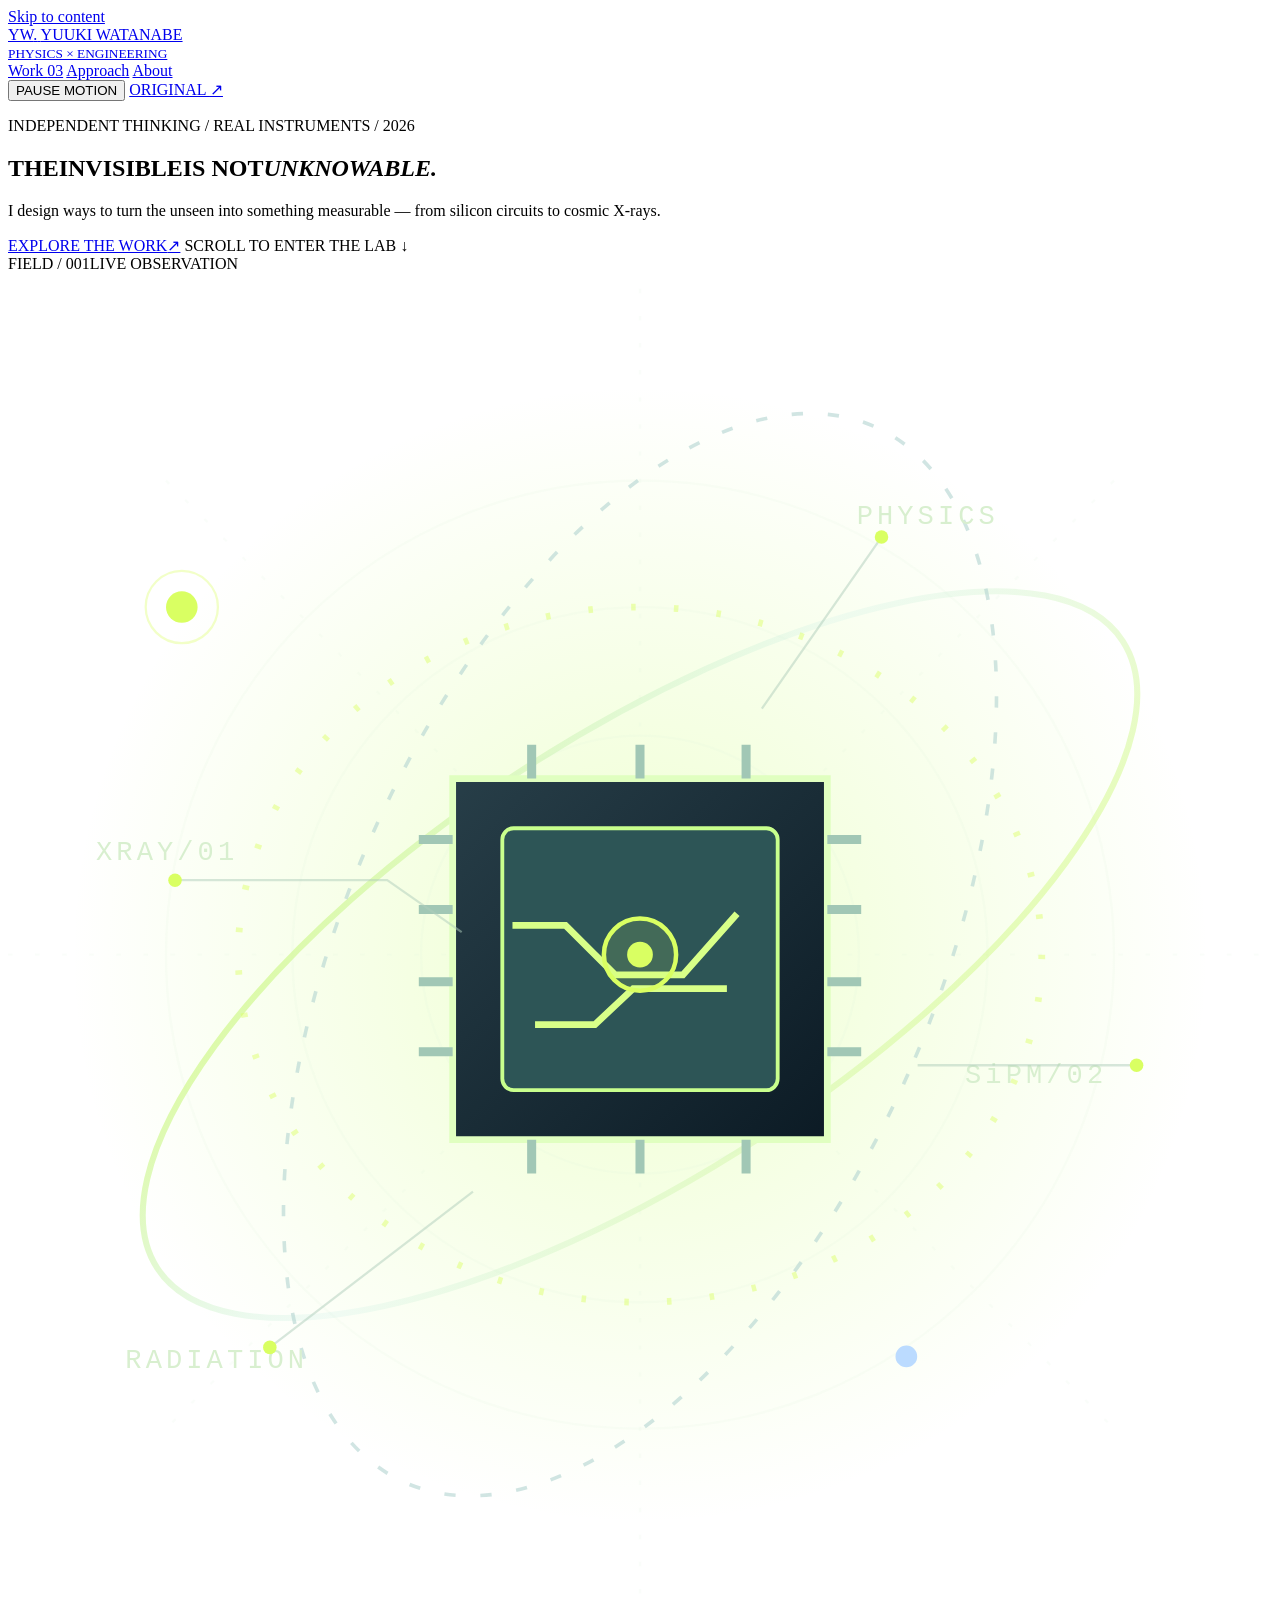
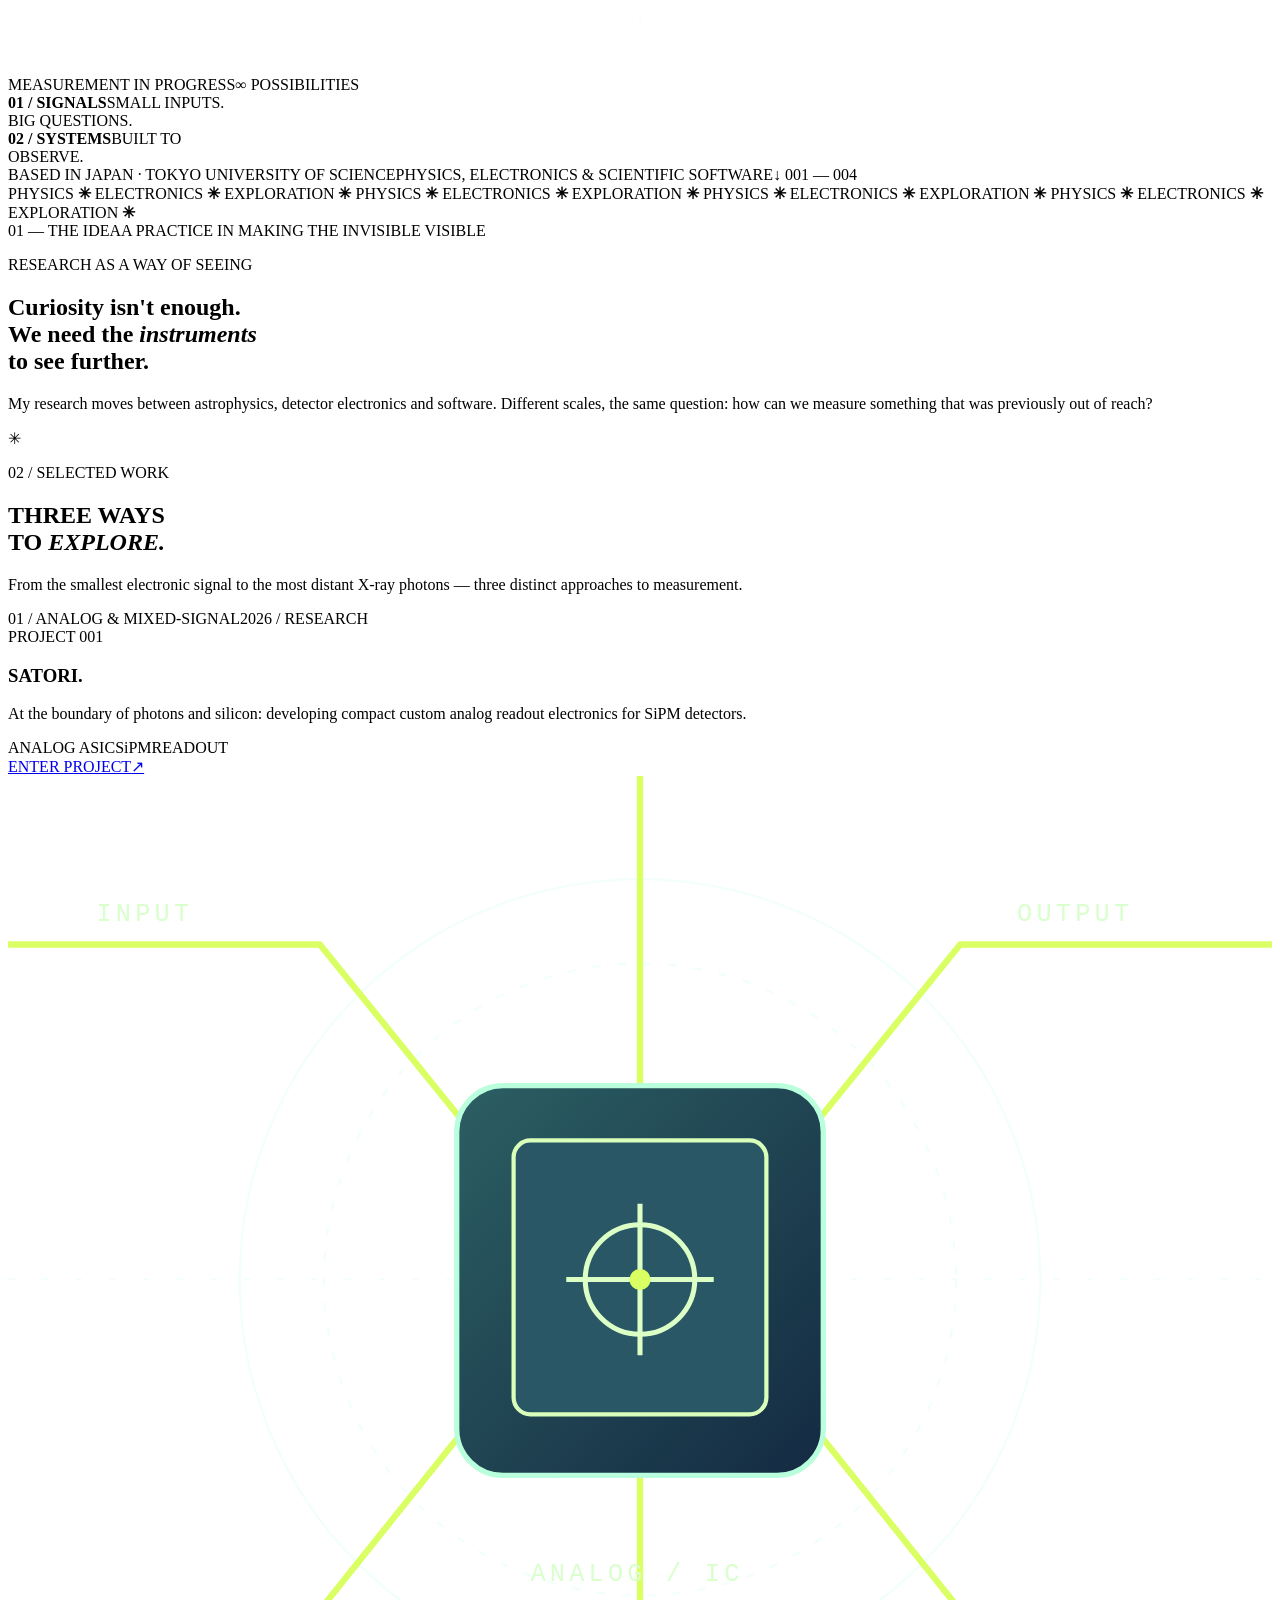
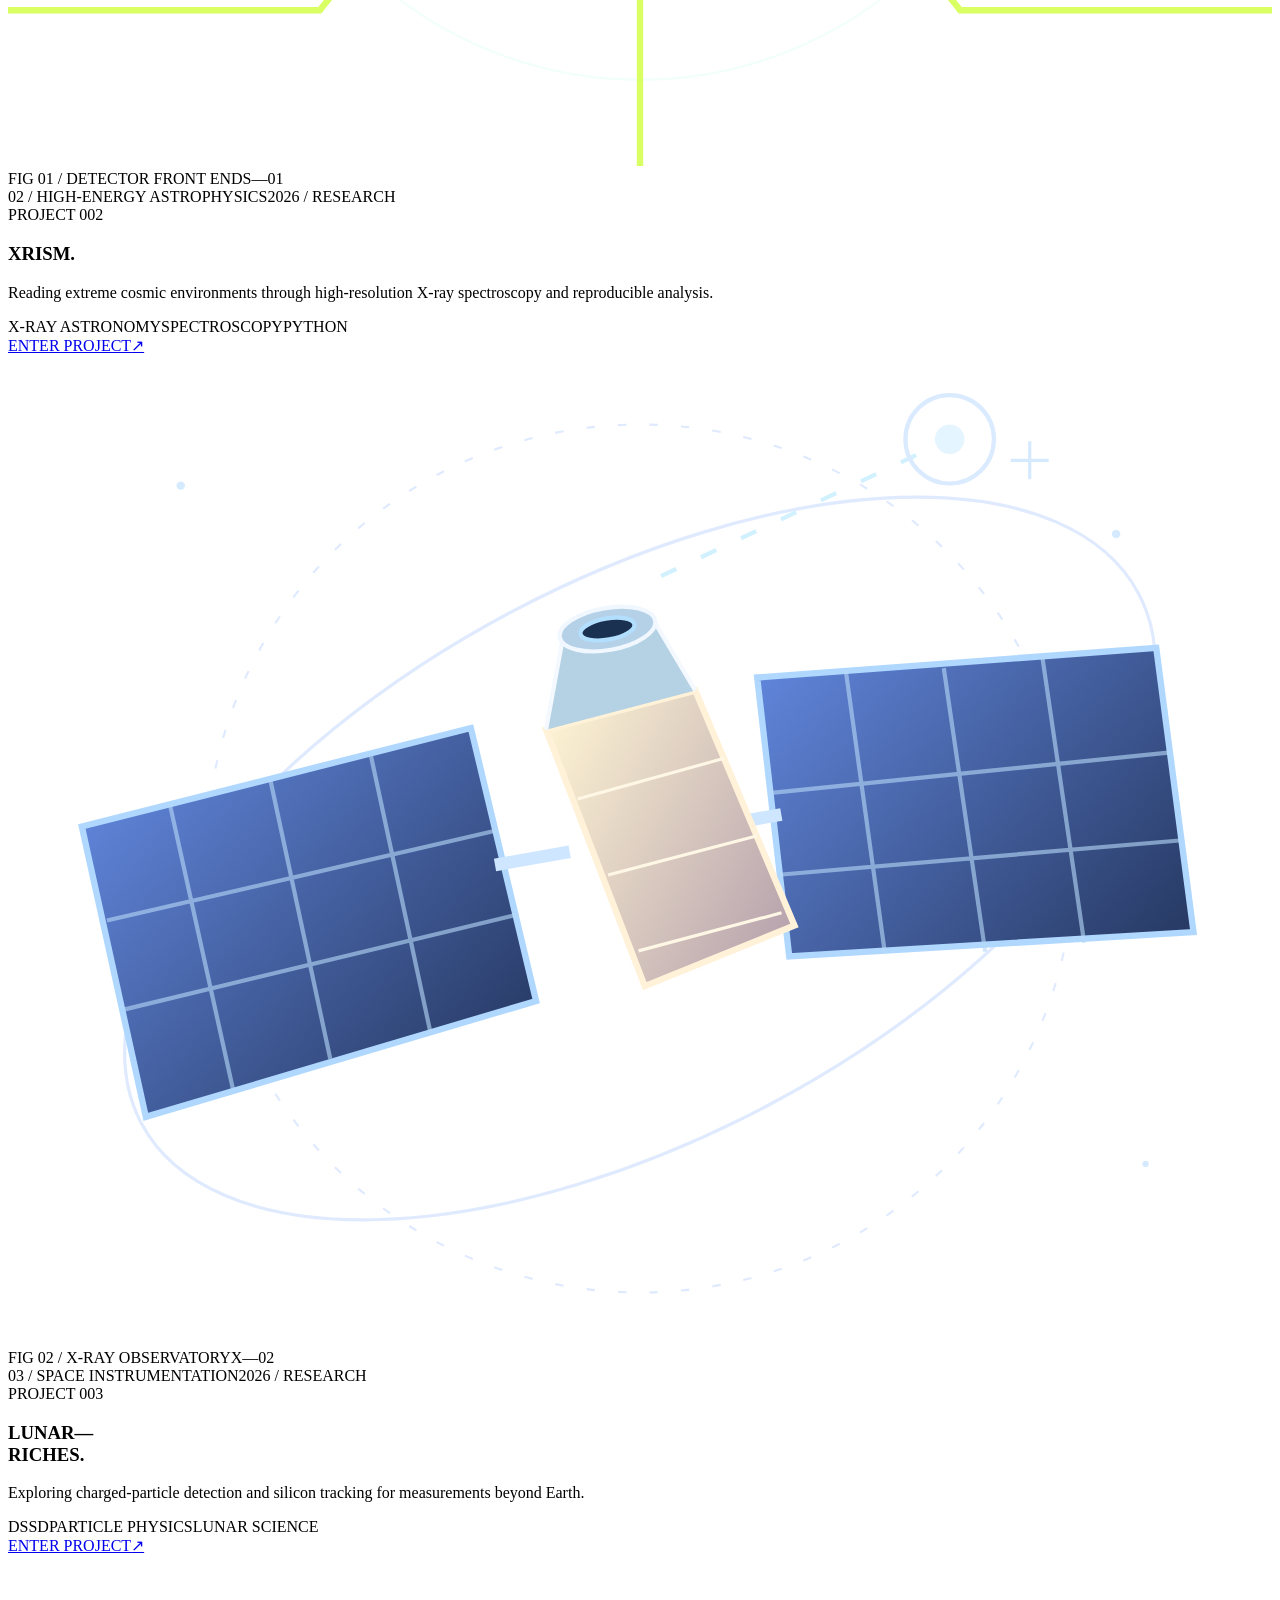
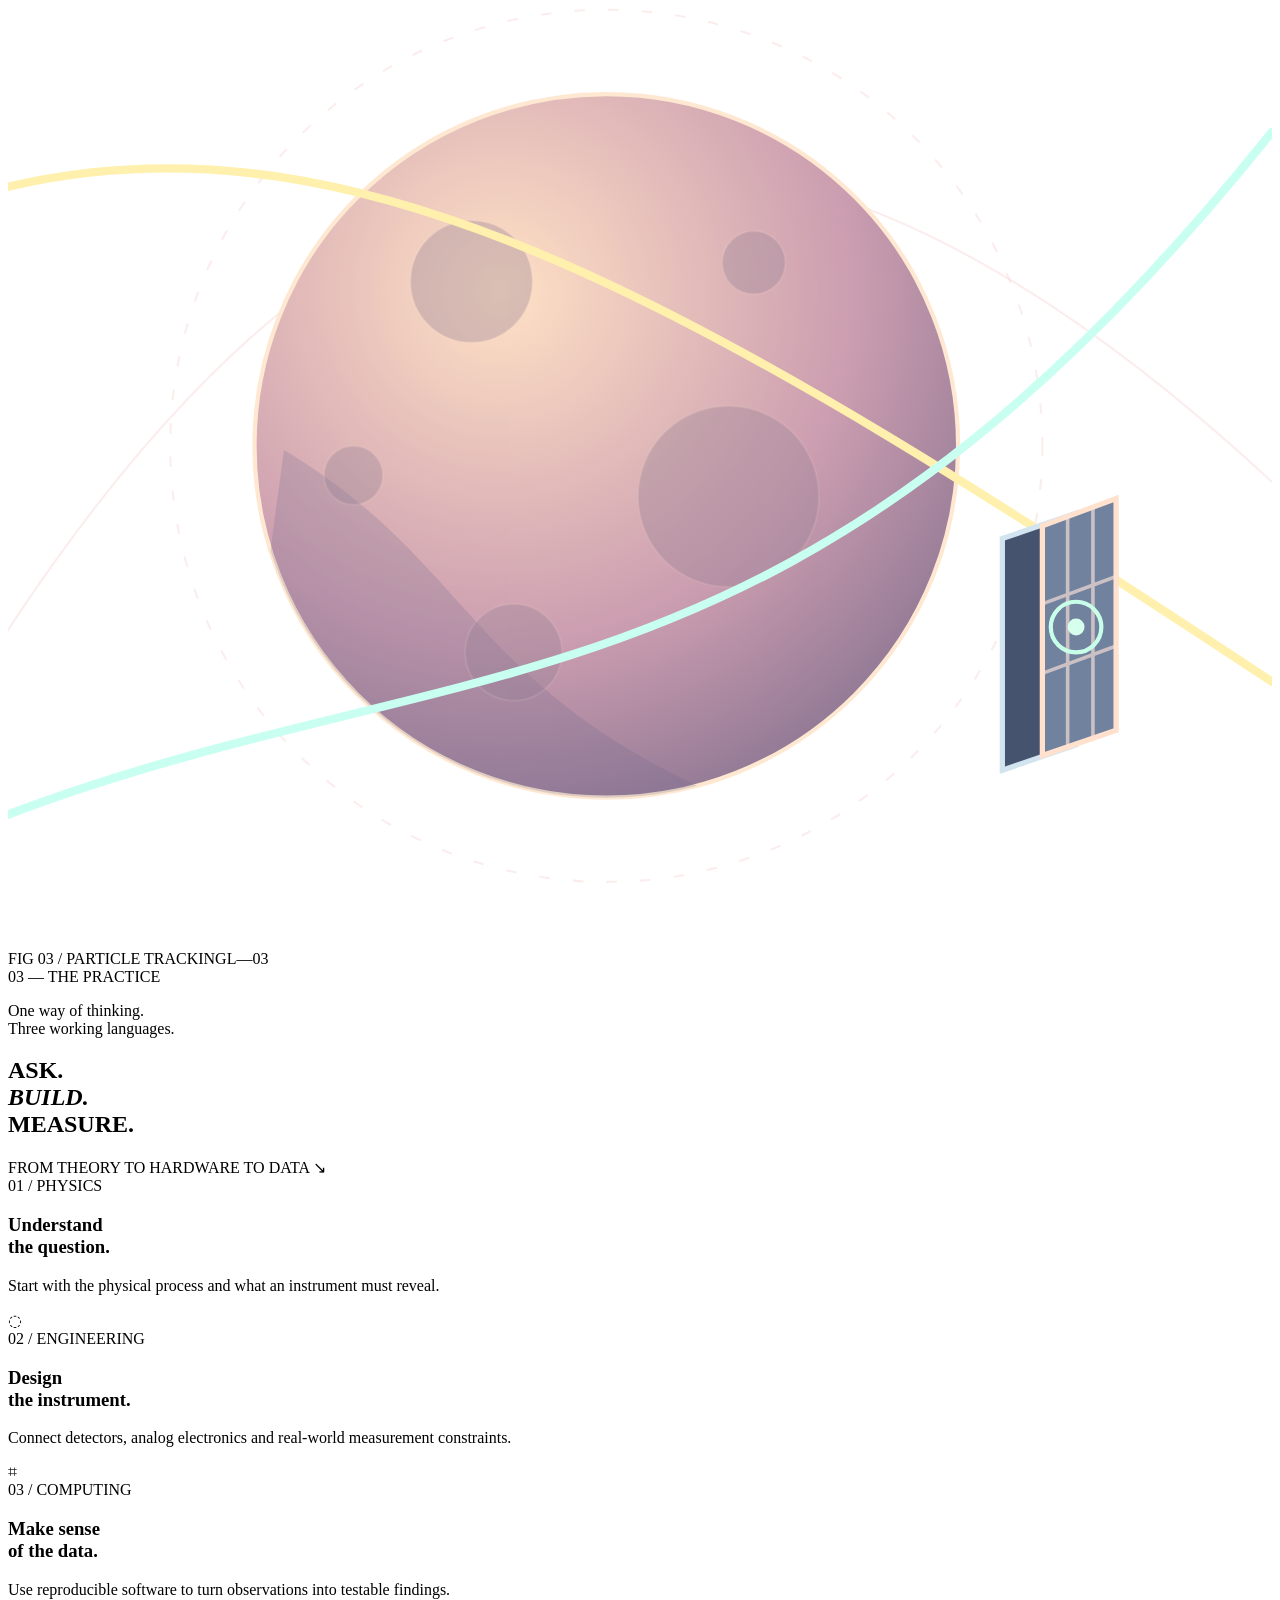
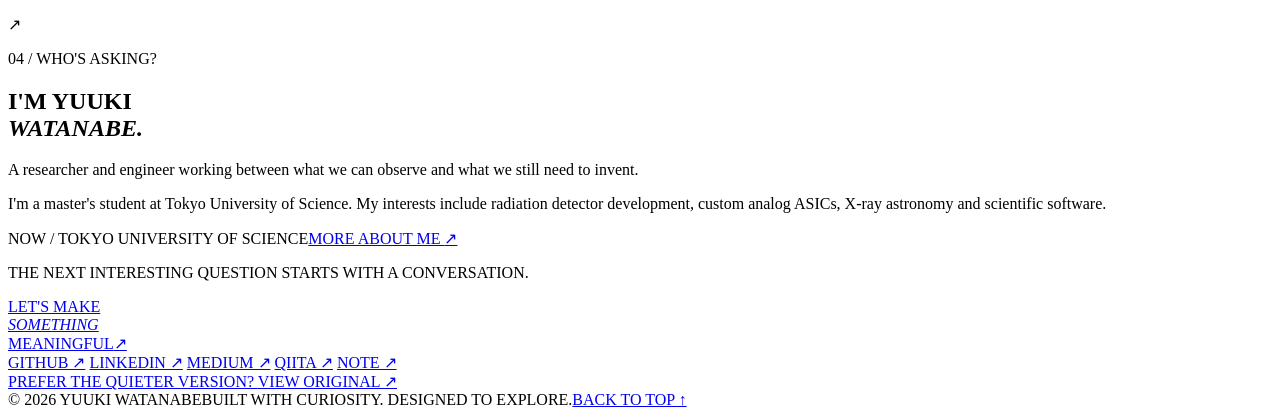
==== bold.html @ 9fdfdd87 "Build experimental editorial portfolio as standalone alternate homepage" ====
<!doctype html>
<html lang="en">
<head>
  <meta charset="utf-8">
  <meta name="viewport" content="width=device-width, initial-scale=1">
  <meta name="theme-color" content="#e8ecdf">
  <meta name="description" content="Yuuki Watanabe — research at the edge of physics, detector electronics and scientific computing. An experimental portfolio.">
  <meta property="og:title" content="Yuuki Watanabe — The Invisible Is Not Unknowable">
  <meta property="og:description" content="Physics. Electronics. Exploration. An experimental research portfolio.">
  <meta property="og:type" content="website">
  <meta property="og:url" content="https://y-watanabe11.github.io/bold.html">
  <link rel="canonical" href="https://y-watanabe11.github.io/bold.html">
  <link rel="preconnect" href="https://fonts.googleapis.com">
  <link rel="preconnect" href="https://fonts.gstatic.com" crossorigin>
  <link href="https://fonts.googleapis.com/css2?family=DM+Sans:wght@400;500;600;700&family=Space+Grotesk:wght@400;500;600;700&family=Instrument+Serif:ital@0;1&display=swap" rel="stylesheet">
  <link rel="stylesheet" href="bold.css">
  <script src="bold.js" defer></script>
  <title>Yuuki Watanabe — Experimental Research Portfolio</title>
</head>
<body>
  <a class="skip-link" href="#main">Skip to content</a>
  <div class="scroll-progress" aria-hidden="true"></div>
  <header class="site-nav" id="top">
    <div class="nav-inner">
      <a href="#top" class="brand" aria-label="Yuuki Watanabe, back to top">
        <span class="brand-square">YW<span>.</span></span>
        <span class="brand-label">YUUKI WATANABE<br><small>PHYSICS × ENGINEERING</small></span>
      </a>
      <nav class="nav-links" aria-label="Primary navigation">
        <a href="#work">Work <span>03</span></a>
        <a href="#approach">Approach</a>
        <a href="#about">About</a>
      </nav>
      <div class="nav-actions">
        <button class="motion-switch" type="button" aria-pressed="false" aria-label="Pause decorative animation"><span class="motion-switch-led" aria-hidden="true"></span><span class="motion-switch-label">PAUSE MOTION</span></button>
        <a class="nav-back" href="index.html" aria-label="Open original site">ORIGINAL <span aria-hidden="true">↗</span></a>
      </div>
    </div>
  </header>

  <main id="main">
    <section class="hero" id="home" aria-labelledby="hero-title">
      <div class="hero-grid-lines" aria-hidden="true"></div>
      <div class="hero-main container-wide">
        <div class="hero-copy">
          <p class="overline"><span class="overline-dot"></span> INDEPENDENT THINKING / REAL INSTRUMENTS / 2026</p>
          <h1 id="hero-title"><span>THE</span><span class="outlined">INVISIBLE</span><span>IS NOT</span><span class="hero-last"><em>UNKNOWABLE.</em></span></h1>
          <p class="hero-intro">I design ways to turn the unseen into something measurable — from silicon circuits to cosmic X-rays.</p>
          <div class="hero-cta">
            <a class="pill-link pill-dark" href="#work"><span>EXPLORE THE WORK</span><span class="pill-arrow" aria-hidden="true">↗</span></a>
            <span class="hero-cue">SCROLL TO ENTER THE LAB <span aria-hidden="true">↓</span></span>
          </div>
        </div>
        <div class="hero-visual-wrap">
          <div class="hero-visual" role="img" aria-label="Abstract interactive scientific instrument surrounded by elliptical orbits, particle signals and measurement rings">
            <span class="visual-topline"><span>FIELD / 001</span><span class="visual-dot"></span><span>LIVE OBSERVATION</span></span>
            <svg viewBox="0 0 560 620" class="hero-art" xmlns="http://www.w3.org/2000/svg" aria-hidden="true" focusable="false">
              <defs>
                <radialGradient id="bold-glow"><stop offset="0" stop-color="#caff6b" stop-opacity=".32"/><stop offset="1" stop-color="#caff6b" stop-opacity="0"/></radialGradient>
                <linearGradient id="bold-chip" x1="0" y1="0" x2="1" y2="1"><stop stop-color="#273e48"/><stop offset="1" stop-color="#0c1b25"/></linearGradient>
                <linearGradient id="bold-ring" x1="0" y1="0" x2="1" y2="1"><stop stop-color="#d9ff62" stop-opacity=".95"/><stop offset=".45" stop-color="#bdeae4" stop-opacity=".18"/><stop offset="1" stop-color="#d9ff62" stop-opacity=".64"/></linearGradient>
              </defs>
              <circle cx="280" cy="302" r="252" fill="url(#bold-glow)"/>
              <g fill="none" stroke="#d6edda" stroke-opacity=".13">
                <circle cx="280" cy="302" r="210"/><circle cx="280" cy="302" r="154"/><circle cx="280" cy="302" r="97"/>
                <path d="M280 7v596M0 302h560M70 92l420 420M490 92L70 512" stroke-dasharray="2 10"/>
              </g>
              <g class="orbit orbit-one" fill="none">
                <ellipse cx="280" cy="302" rx="255" ry="97" stroke="url(#bold-ring)" stroke-width="2.7" transform="rotate(-33 280 302)"/>
                <circle cx="77" cy="148" r="7" fill="#d9ff62"/><circle cx="77" cy="148" r="16" stroke="#d9ff62" opacity=".35"/>
              </g>
              <g class="orbit orbit-two" fill="none">
                <ellipse cx="280" cy="302" rx="130" ry="256" stroke="#b7d7d4" opacity=".64" stroke-width="1.6" stroke-dasharray="5 11" transform="rotate(24 280 302)"/>
                <circle cx="398" cy="480" r="4.8" fill="#bbdbff"/>
              </g>
              <g class="orbit orbit-three" fill="none" stroke="#d9ff62" stroke-opacity=".46">
                <ellipse cx="280" cy="302" rx="178" ry="154" stroke-dasharray="2 17" stroke-width="3"/>
              </g>
              <g class="hero-chip">
                <path d="M197 224h166v160H197z" fill="url(#bold-chip)" stroke="#e0ffc0" stroke-width="3"/>
                <rect x="219" y="246" width="122" height="116" rx="5" fill="#2d5556" stroke="#c8ff8d" stroke-width="1.7"/>
                <g class="chip-traces" stroke="#d8ff88" stroke-linecap="square" fill="none" stroke-width="3">
                  <path d="M225 289h22l22 22h30l23-26"/><path d="M235 333h25l17-16h40"/>
                </g>
                <g stroke="#a1c7b5" stroke-width="4"><path d="M182 251h15M182 282h15M182 314h15M182 345h15M363 251h15M363 282h15M363 314h15M363 345h15M232 209v15M280 209v15M327 209v15M232 384v15M280 384v15M327 384v15"/></g>
                <circle cx="280" cy="302" r="16" fill="#d9ff62" fill-opacity=".12" stroke="#d9ff62" stroke-width="2"/><circle class="chip-heart" cx="280" cy="302" r="5.7" fill="#d9ff62"/>
              </g>
              <g fill="#d8efcf" font-family="monospace" font-size="12" letter-spacing="1.8">
                <text x="39" y="260">XRAY/01</text><text x="424" y="359">SiPM/02</text><text x="52" y="485">RADIATION</text><text x="376" y="111">PHYSICS</text>
              </g>
              <g stroke="#b0cebb" stroke-opacity=".5" fill="none"><path d="M74 269h94l33 23M403 351h97M116 476l90-69M387 117l-53 76"/></g>
              <g fill="#d9ff62"><circle cx="74" cy="269" r="3"/><circle cx="500" cy="351" r="3"/><circle cx="116" cy="476" r="3"/><circle cx="387" cy="117" r="3"/></g>
            </svg>
            <span class="visual-bottomline"><span>MEASUREMENT IN PROGRESS</span><span class="visual-bars" aria-hidden="true"><i></i><i></i><i></i><i></i><i></i><i></i><i></i><i></i></span><span>∞ POSSIBILITIES</span></span>
          </div>
          <div class="floating-note note-one"><b>01 / SIGNALS</b><span>SMALL INPUTS.<br>BIG QUESTIONS.</span></div>
          <div class="floating-note note-two"><b>02 / SYSTEMS</b><span>BUILT TO<br>OBSERVE.</span></div>
        </div>
      </div>
      <div class="hero-bottom container-wide"><span>BASED IN JAPAN · TOKYO UNIVERSITY OF SCIENCE</span><span>PHYSICS, ELECTRONICS & SCIENTIFIC SOFTWARE</span><span>↓ 001 — 004</span></div>
    </section>

    <div class="marquee-band" aria-label="Physics, electronics, exploration">
      <div class="marquee-track" aria-hidden="true">
        <span>PHYSICS <b>✳</b> ELECTRONICS <b>✳</b> EXPLORATION <b>✳</b></span>
        <span>PHYSICS <b>✳</b> ELECTRONICS <b>✳</b> EXPLORATION <b>✳</b></span>
        <span>PHYSICS <b>✳</b> ELECTRONICS <b>✳</b> EXPLORATION <b>✳</b></span>
        <span>PHYSICS <b>✳</b> ELECTRONICS <b>✳</b> EXPLORATION <b>✳</b></span>
      </div>
    </div>

    <section class="manifesto section-pad" id="thinking">
      <div class="container-wide manifesto-grid">
        <div class="section-rail" data-reveal><span class="rail-marker">01 — THE IDEA</span><span class="rail-line" aria-hidden="true"></span><span class="rail-aside">A PRACTICE IN MAKING THE INVISIBLE VISIBLE</span></div>
        <div class="manifesto-main">
          <p class="micro-label" data-reveal><span class="square-dot"></span> RESEARCH AS A WAY OF SEEING</p>
          <h2 class="manifesto-heading" data-reveal>Curiosity isn't enough.<br>We need the <em>instruments</em><br>to see further.</h2>
          <div class="manifesto-lower" data-reveal>
            <p>My research moves between astrophysics, detector electronics and software. Different scales, the same question: how can we measure something that was previously out of reach?</p>
            <div class="manifesto-asterisk" aria-hidden="true">✳</div>
          </div>
        </div>
      </div>
    </section>

    <section class="work" id="work" aria-labelledby="work-title">
      <div class="container-wide">
        <div class="work-heading" data-reveal>
          <div><p class="work-eyebrow">02 / SELECTED WORK</p><h2 id="work-title">THREE WAYS<br>TO <em>EXPLORE.</em></h2></div>
          <p>From the smallest electronic signal to the most distant X-ray photons — three distinct approaches to measurement.</p>
        </div>

        <article class="work-case case-satori" data-reveal data-glow>
          <div class="work-copy">
            <div class="work-topline"><span>01 / ANALOG & MIXED-SIGNAL</span><span>2026 / RESEARCH</span></div>
            <div class="work-maincopy"><span class="work-index">PROJECT 001</span><h3>SATORI<span class="title-period">.</span></h3><p>At the boundary of photons and silicon: developing compact custom analog readout electronics for SiPM detectors.</p>
              <div class="work-tags"><span>ANALOG ASIC</span><span>SiPM</span><span>READOUT</span></div>
            </div>
            <a class="work-link" href="research/satori.html"><span>ENTER PROJECT</span><span class="round-arrow" aria-hidden="true">↗</span></a>
          </div>
          <div class="case-visual case-visual-satori" role="img" aria-label="Illustrated integrated circuit with glowing signal paths">
            <svg viewBox="0 0 600 470" xmlns="http://www.w3.org/2000/svg" aria-hidden="true" focusable="false">
              <defs><linearGradient id="s-chip" x2="1" y2="1"><stop stop-color="#2c5f63"/><stop offset="1" stop-color="#142a42"/></linearGradient></defs>
              <g stroke="#bfffe8" stroke-opacity=".22" fill="none"><circle cx="300" cy="239" r="190"/><circle cx="300" cy="239" r="150" stroke-dasharray="4 8"/><path d="M0 239h600M300 0v470" stroke-dasharray="3 13"/></g>
              <g stroke="#95e3c9" stroke-width="2" fill="none"><path d="M0 80h148l72 89M600 80H452l-72 89M0 396h148l72-90M600 396H452l-72-90M300 0v151M300 323v147"/></g>
              <g class="signal-lines" stroke="#d9ff62" stroke-width="3" fill="none" stroke-linecap="round"><path d="M0 80h148l72 89M600 80H452l-72 89M0 396h148l72-90M600 396H452l-72-90M300 0v151M300 323v147"/></g>
              <rect x="213" y="147" width="174" height="185" rx="22" fill="url(#s-chip)" stroke="#baffdd" stroke-width="2.5"/>
              <rect x="240" y="173" width="120" height="130" rx="8" fill="#295766" stroke="#d9ffbb" stroke-width="2"/>
              <g fill="none" stroke="#dbffc5" stroke-width="2.4"><circle cx="300" cy="239" r="26"/><path d="M265 239h70M300 203v72"/></g>
              <circle cx="300" cy="239" r="5" fill="#d9ff62"/>
              <g fill="#d8ffcc" font-family="monospace" letter-spacing="2" font-size="12"><text x="42" y="69">INPUT</text><text x="479" y="69">OUTPUT</text><text x="248" y="382">ANALOG / IC</text></g>
            </svg>
            <span class="visual-caption">FIG 01 / DETECTOR FRONT END</span><span class="corner-mark">S—01</span>
          </div>
        </article>

        <article class="work-case case-xrism" data-reveal data-glow>
          <div class="work-copy">
            <div class="work-topline"><span>02 / HIGH-ENERGY ASTROPHYSICS</span><span>2026 / RESEARCH</span></div>
            <div class="work-maincopy"><span class="work-index">PROJECT 002</span><h3>XRISM<span class="title-period">.</span></h3><p>Reading extreme cosmic environments through high-resolution X-ray spectroscopy and reproducible analysis.</p>
              <div class="work-tags"><span>X-RAY ASTRONOMY</span><span>SPECTROSCOPY</span><span>PYTHON</span></div>
            </div>
            <a class="work-link" href="research/xrism.html"><span>ENTER PROJECT</span><span class="round-arrow" aria-hidden="true">↗</span></a>
          </div>
          <div class="case-visual case-visual-xrism" role="img" aria-label="Abstract X-ray observation satellite with blue solar panels and orbit arcs">
            <svg viewBox="0 0 600 470" xmlns="http://www.w3.org/2000/svg" aria-hidden="true" focusable="false">
              <defs><linearGradient id="x-sol" x2="1" y2="1"><stop stop-color="#6186dc"/><stop offset="1" stop-color="#263861"/></linearGradient><linearGradient id="x-metal" x2="1" y2="1"><stop stop-color="#fff4d3"/><stop offset="1" stop-color="#b29eab"/></linearGradient></defs>
              <g class="xrism-orbit-art" fill="none" stroke="#a5c4ff" opacity=".35"><ellipse cx="300" cy="239" rx="268" ry="132" stroke-width="1.5" transform="rotate(-28 300 239)"/><circle cx="300" cy="239" r="206" stroke-dasharray="4 11"/></g>
              <g fill="#d5e9ff"><circle cx="82" cy="62" r="2"/><circle cx="526" cy="85" r="2"/><circle cx="540" cy="384" r="1.5"/><path d="M485 41v18M476 50h18" fill="none" stroke="#d5e9ff" stroke-width="1.5"/></g>
              <g transform="rotate(-10 300 235)">
                <path d="M41 178L231 164L239 297L47 319Z" fill="url(#x-sol)" stroke="#b0d8ff" stroke-width="3"/>
                <path d="M369 164L558 183L552 319L361 297Z" fill="url(#x-sol)" stroke="#b0d8ff" stroke-width="3"/>
                <g stroke="#b6d8f7" stroke-opacity=".61" stroke-width="2"><path d="M84 175l6 138M133 172l5 135M182 169l5 134M45 224l190-10M46 267l192-12M411 168l-5 135M457 175l-4 136M504 178l-4 137M365 219l190 14M363 258l190 17"/></g>
                <path d="M231 230h36M334 230h35" stroke="#cee6ff" stroke-width="6"/>
                <path d="M266 171L339 165L366 283L291 299Z" fill="url(#x-metal)" stroke="#fff2d8" stroke-width="3"/>
                <path d="M266 171L282 128h43l14 37" fill="#b4d2e4" stroke="#f4f8ff" stroke-width="2"/>
                <ellipse cx="303" cy="129" rx="23" ry="10" fill="#b5d1e8" stroke="#f1f7ff" stroke-width="2"/>
                <ellipse cx="303" cy="129" rx="13" ry="5" fill="#1b3151" stroke="#b3dfff" stroke-width="2"/>
                <path d="M275 206l72-7M283 244l73-6M291 282l70-6" stroke="#fff7e5" stroke-width="1.5"/>
              </g>
              <path class="xray-beam" d="M310 105L447 40" fill="none" stroke="#d2f1ff" stroke-width="2" stroke-dasharray="8 13"/>
              <circle cx="447" cy="40" r="7" fill="#e5f5ff"/><circle class="xrism-signal-ring" cx="447" cy="40" r="21" fill="none" stroke="#daeaff" stroke-width="2"/>
            </svg>
            <span class="visual-caption">FIG 02 / X-RAY OBSERVATORY</span><span class="corner-mark">X—02</span>
          </div>
        </article>

        <article class="work-case case-lunar" data-reveal data-glow>
          <div class="work-copy">
            <div class="work-topline"><span>03 / SPACE INSTRUMENTATION</span><span>2026 / RESEARCH</span></div>
            <div class="work-maincopy"><span class="work-index">PROJECT 003</span><h3>LUNAR—<br>RICHES<span class="title-period">.</span></h3><p>Exploring charged-particle detection and silicon tracking for measurements beyond Earth.</p>
              <div class="work-tags"><span>DSSD</span><span>PARTICLE PHYSICS</span><span>LUNAR SCIENCE</span></div>
            </div>
            <a class="work-link" href="research/lunar-riches.html"><span>ENTER PROJECT</span><span class="round-arrow" aria-hidden="true">↗</span></a>
          </div>
          <div class="case-visual case-visual-lunar" role="img" aria-label="Rose-tinted moon, glowing particle trajectories and a silicon detector">
            <svg viewBox="0 0 600 470" xmlns="http://www.w3.org/2000/svg" aria-hidden="true" focusable="false">
              <defs><radialGradient id="l-surface" cx="35%" cy="28%" r="84%"><stop stop-color="#ffe1c5"/><stop offset=".6" stop-color="#cb9db0"/><stop offset="1" stop-color="#85718f"/></radialGradient><clipPath id="l-clip"><circle cx="284" cy="233" r="167"/></clipPath></defs>
              <g fill="none" stroke="#f5cbcc" stroke-opacity=".35"><circle cx="284" cy="233" r="207" stroke-dasharray="5 11"/><path d="M-20 352C178 28 379 33 624 273"/></g>
              <circle cx="284" cy="233" r="167" fill="url(#l-surface)" stroke="#ffe8d1" stroke-width="2"/>
              <g clip-path="url(#l-clip)"><path d="M131 235C223 290 218 350 349 404L424 464L100 464Z" fill="#6a668b" opacity=".22"/><g fill="#958094" opacity=".35" stroke="#ffe4d0" stroke-opacity=".3"><circle cx="220" cy="155" r="29"/><circle cx="342" cy="257" r="43"/><circle cx="240" cy="331" r="23"/><circle cx="354" cy="146" r="15"/><circle cx="164" cy="247" r="14"/></g></g>
              <g fill="none" stroke-linecap="round">
                <path d="M0 110C170 70 335 170 600 345" stroke="#ffdcc1" opacity=".4" stroke-width="2"/>
                <path class="particle-beam particle-one" d="M0 110C170 70 335 170 600 345" stroke="#fff0ad" stroke-width="4"/>
                <path d="M0 408C220 325 371 370 600 84" stroke="#bde5e6" opacity=".45" stroke-width="2"/>
                <path class="particle-beam particle-two" d="M0 408C220 325 371 370 600 84" stroke="#c8fff1" stroke-width="4"/>
              </g>
              <g transform="translate(472 277)"><path d="M0 0L35-12V98L0 110Z" fill="#45536f" stroke="#d1e4ef" stroke-width="2.5"/><path d="M19-6L54-19V91L19 103Z" fill="#71829e" stroke="#ffe1ce" stroke-width="2.5"/><path d="M31-11V99M43-15V94M19 31L54 18M19 64L54 51" stroke="#fce2d7" stroke-width="1.7" opacity=".65"/><circle class="detector-ring" cx="35" cy="42" r="12" fill="none" stroke="#c7ffe9" stroke-width="2"/><circle cx="35" cy="42" r="4" fill="#d6ffee"/></g>
            </svg>
            <span class="visual-caption">FIG 03 / PARTICLE TRACKING</span><span class="corner-mark">L—03</span>
          </div>
        </article>
      </div>
    </section>

    <section class="approach section-pad" id="approach">
      <div class="container-wide">
        <div class="approach-top" data-reveal><span class="rail-marker">03 — THE PRACTICE</span><p>One way of thinking.<br>Three working languages.</p></div>
        <div class="approach-title" data-reveal><h2>ASK.<br><em>BUILD.</em><br>MEASURE.</h2><span class="approach-side">FROM THEORY TO HARDWARE TO DATA <span aria-hidden="true">↘</span></span></div>
        <div class="approach-grid">
          <div class="approach-item" data-reveal><span class="approach-no">01 / PHYSICS</span><h3>Understand<br>the question.</h3><p>Start with the physical process and what an instrument must reveal.</p><span class="approach-glyph" aria-hidden="true">◌</span></div>
          <div class="approach-item" data-reveal><span class="approach-no">02 / ENGINEERING</span><h3>Design<br>the instrument.</h3><p>Connect detectors, analog electronics and real-world measurement constraints.</p><span class="approach-glyph" aria-hidden="true">⌗</span></div>
          <div class="approach-item" data-reveal><span class="approach-no">03 / COMPUTING</span><h3>Make sense<br>of the data.</h3><p>Use reproducible software to turn observations into testable findings.</p><span class="approach-glyph" aria-hidden="true">↗</span></div>
        </div>
      </div>
    </section>

    <section class="about section-pad" id="about">
      <div class="about-orbit" aria-hidden="true"><span></span><span></span><span></span></div>
      <div class="container-wide about-grid">
        <div class="about-left" data-reveal><p class="about-kicker">04 / WHO'S ASKING?</p><h2>I'M YUUKI<br><em>WATANABE.</em></h2></div>
        <div class="about-right" data-reveal>
          <p class="about-big">A researcher and engineer working between what we can observe and what we still need to invent.</p>
          <p>I'm a master's student at Tokyo University of Science. My interests include radiation detector development, custom analog ASICs, X-ray astronomy and scientific software.</p>
          <div class="about-foot"><span>NOW / TOKYO UNIVERSITY OF SCIENCE</span><a href="index.html#about">MORE ABOUT ME <span aria-hidden="true">↗</span></a></div>
        </div>
      </div>
    </section>

    <section class="contact section-pad" id="contact">
      <div class="container-wide">
        <p class="contact-label" data-reveal>THE NEXT INTERESTING QUESTION STARTS WITH A CONVERSATION.</p>
        <a class="contact-headline" href="mailto:6225534@ed.tus.ac.jp" data-reveal aria-label="Send an email to discuss research collaboration">LET'S MAKE<br><em>SOMETHING</em><br>MEANINGFUL<span class="contact-headline-arrow" aria-hidden="true">↗</span></a>
        <div class="contact-bottom">
          <div class="contact-links" aria-label="Professional profiles">
            <a href="https://github.com/Y-Watanabe11" target="_blank" rel="noopener noreferrer">GITHUB ↗</a>
            <a href="https://www.linkedin.com/in/yuuki-watanabe-51b71733a/" target="_blank" rel="noopener noreferrer">LINKEDIN ↗</a>
            <a href="https://medium.com/@watanabe42463" target="_blank" rel="noopener noreferrer">MEDIUM ↗</a>
            <a href="https://qiita.com/Y-Watanabe11" target="_blank" rel="noopener noreferrer">QIITA ↗</a>
            <a href="https://note.com/y_watanabe_11" target="_blank" rel="noopener noreferrer">NOTE ↗</a>
          </div>
          <a class="contact-original" href="index.html">PREFER THE QUIETER VERSION? <span>VIEW ORIGINAL ↗</span></a>
        </div>
      </div>
    </section>
  </main>

  <footer class="footer"><div class="container-wide footer-inner"><span>© <span id="year">2026</span> YUUKI WATANABE</span><span>BUILT WITH CURIOSITY. DESIGNED TO EXPLORE.</span><a href="#top">BACK TO TOP ↑</a></div></footer>
</body>
</html>
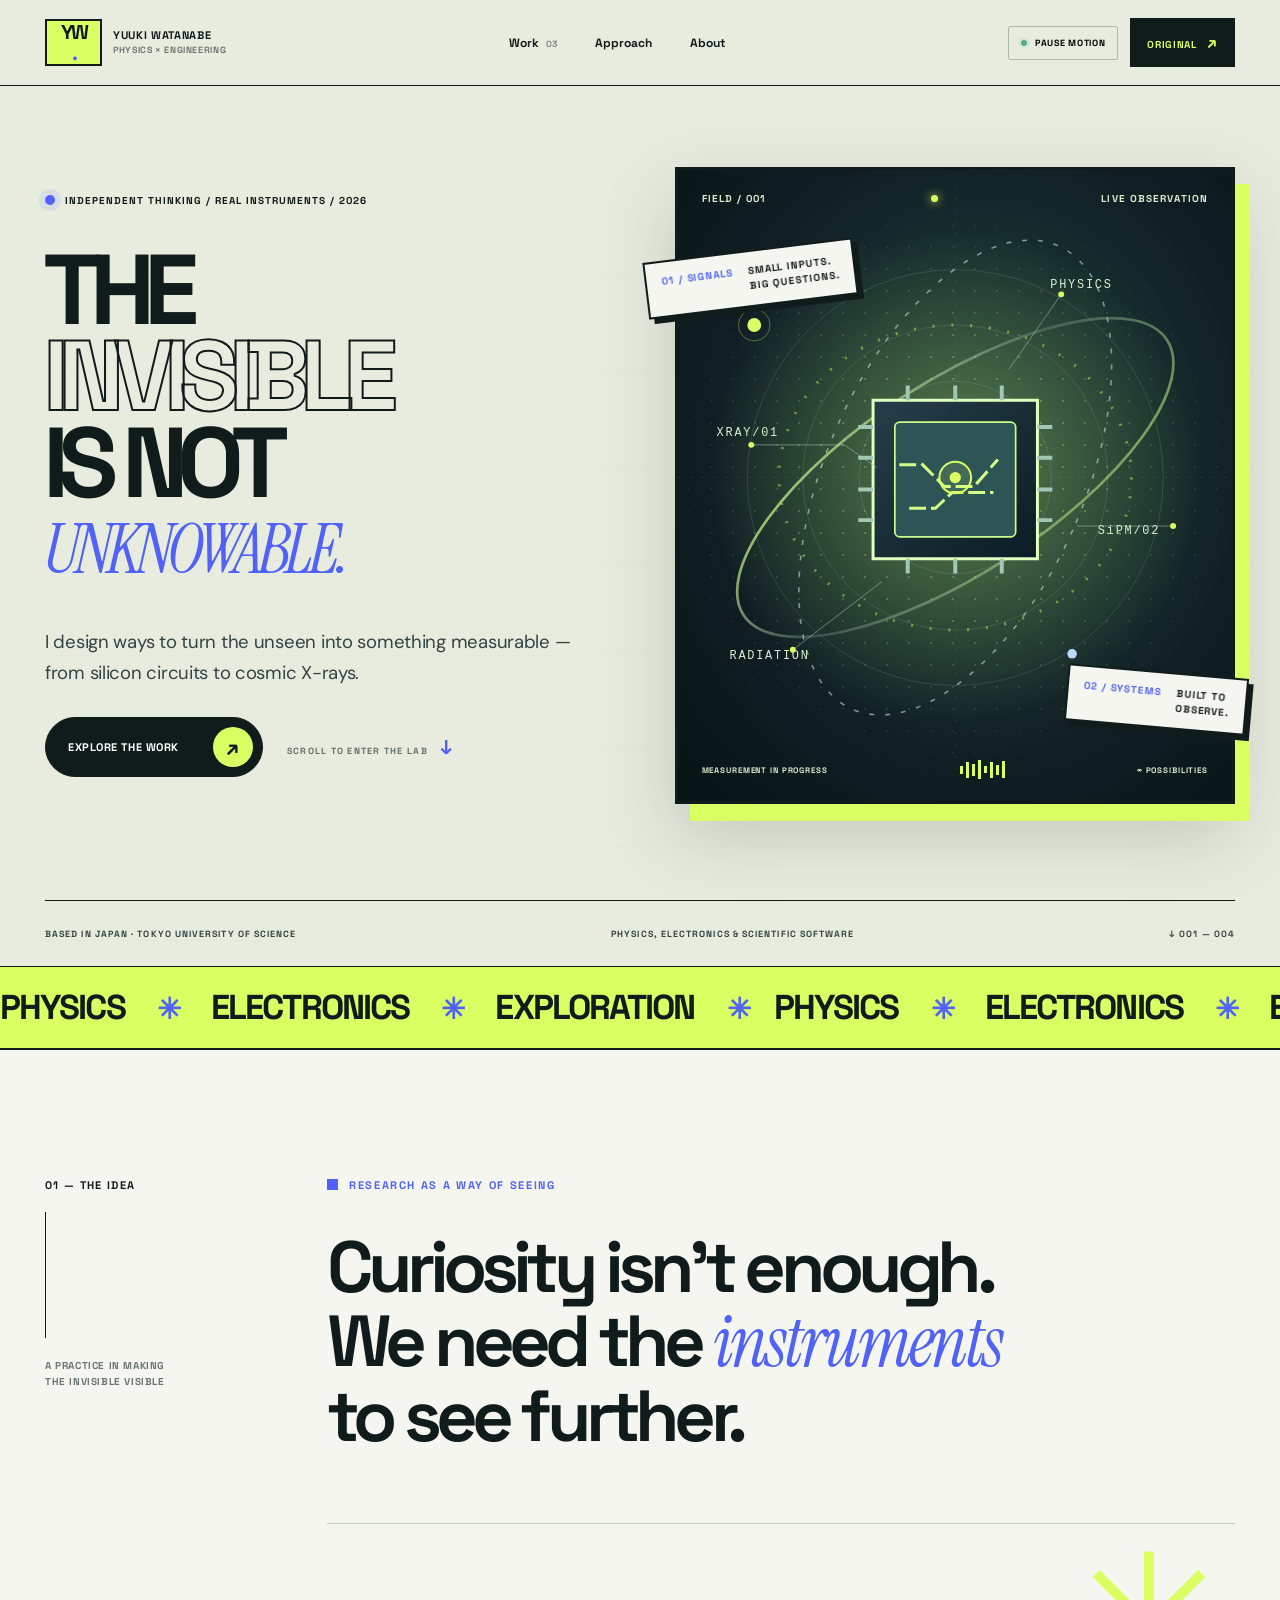
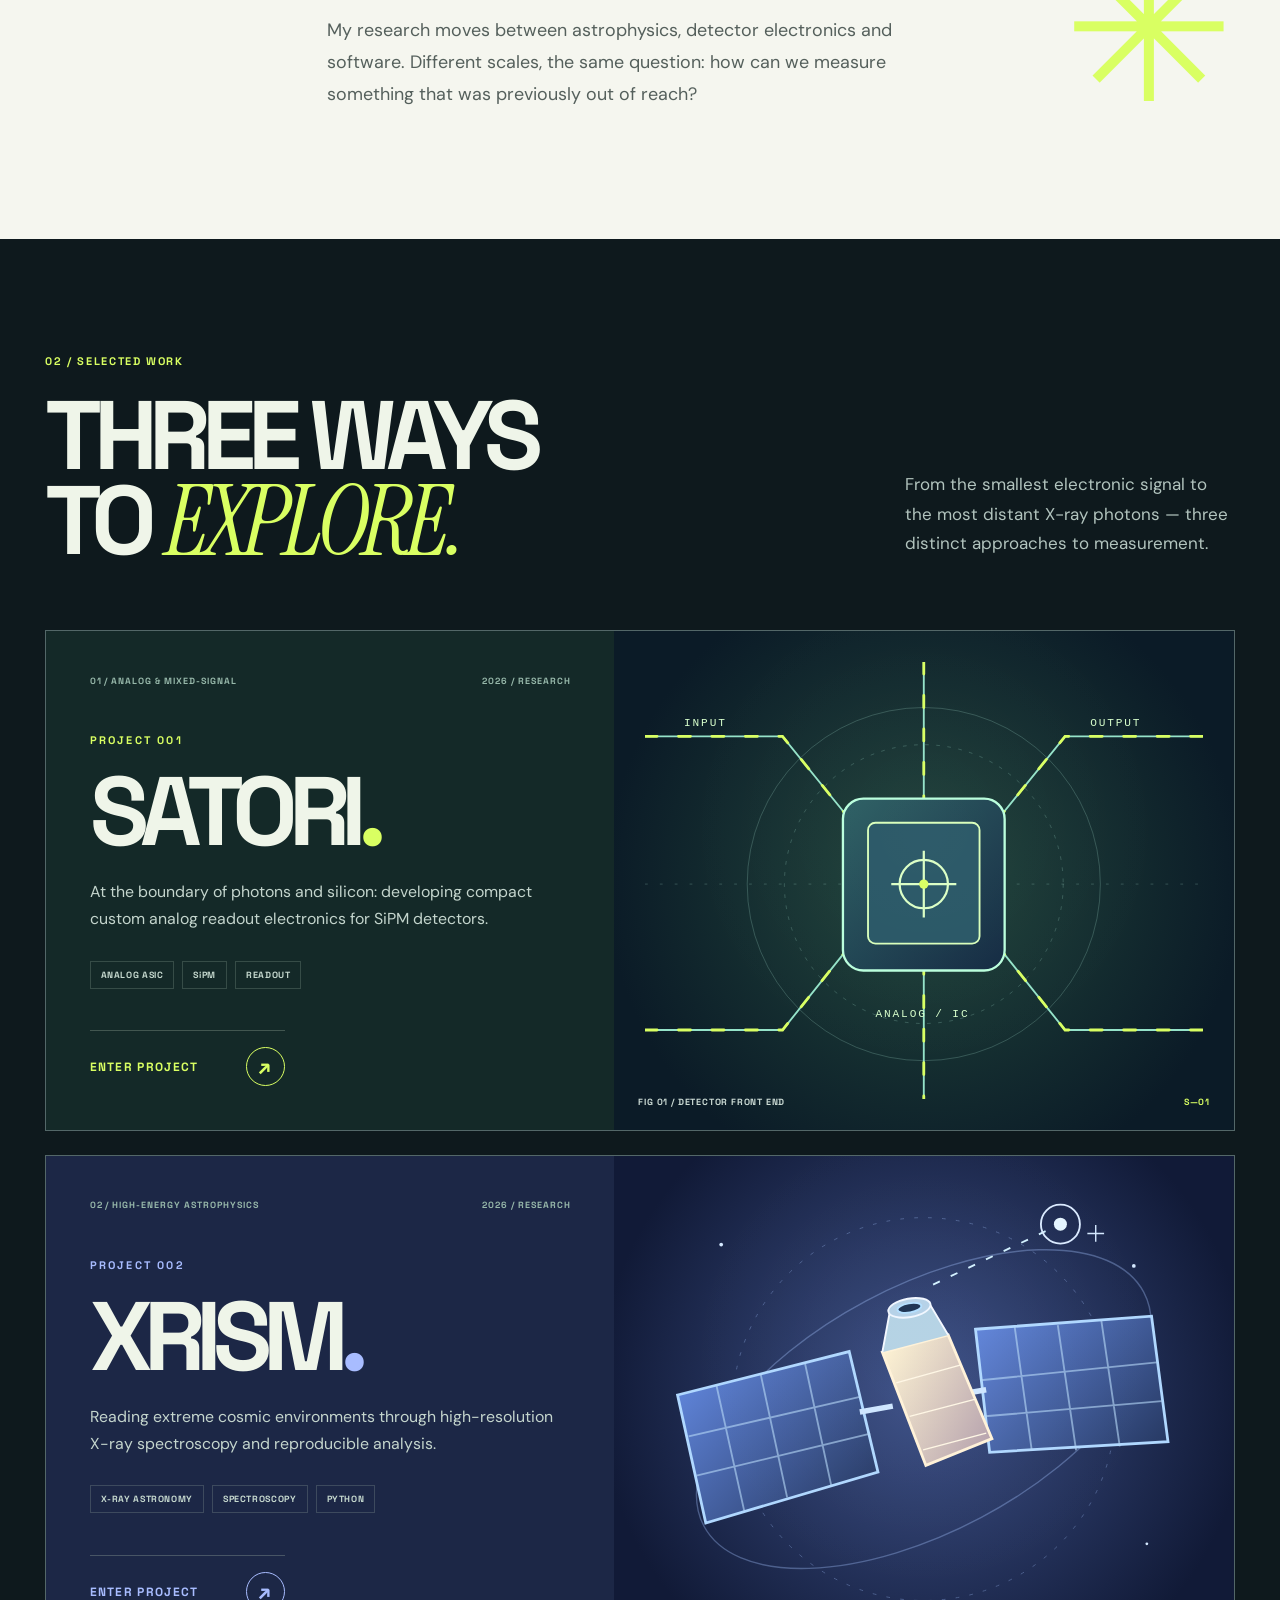
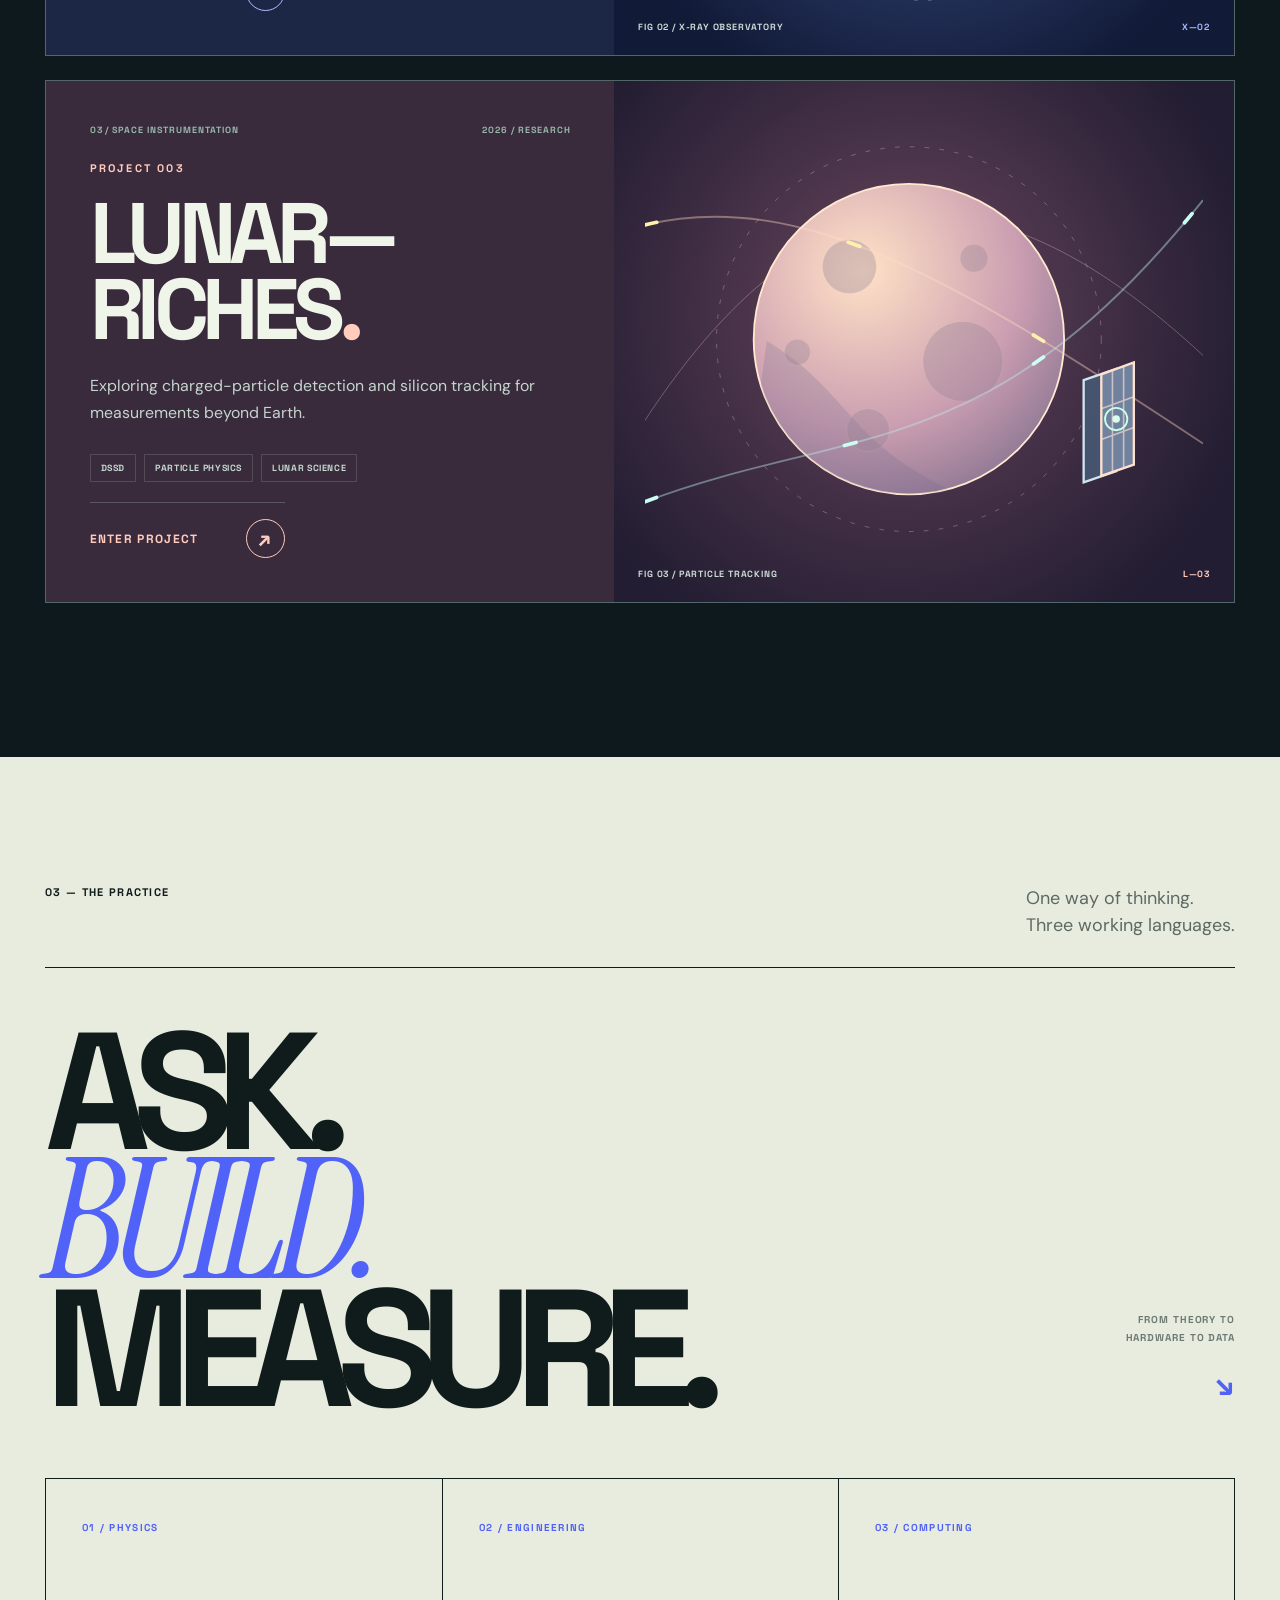
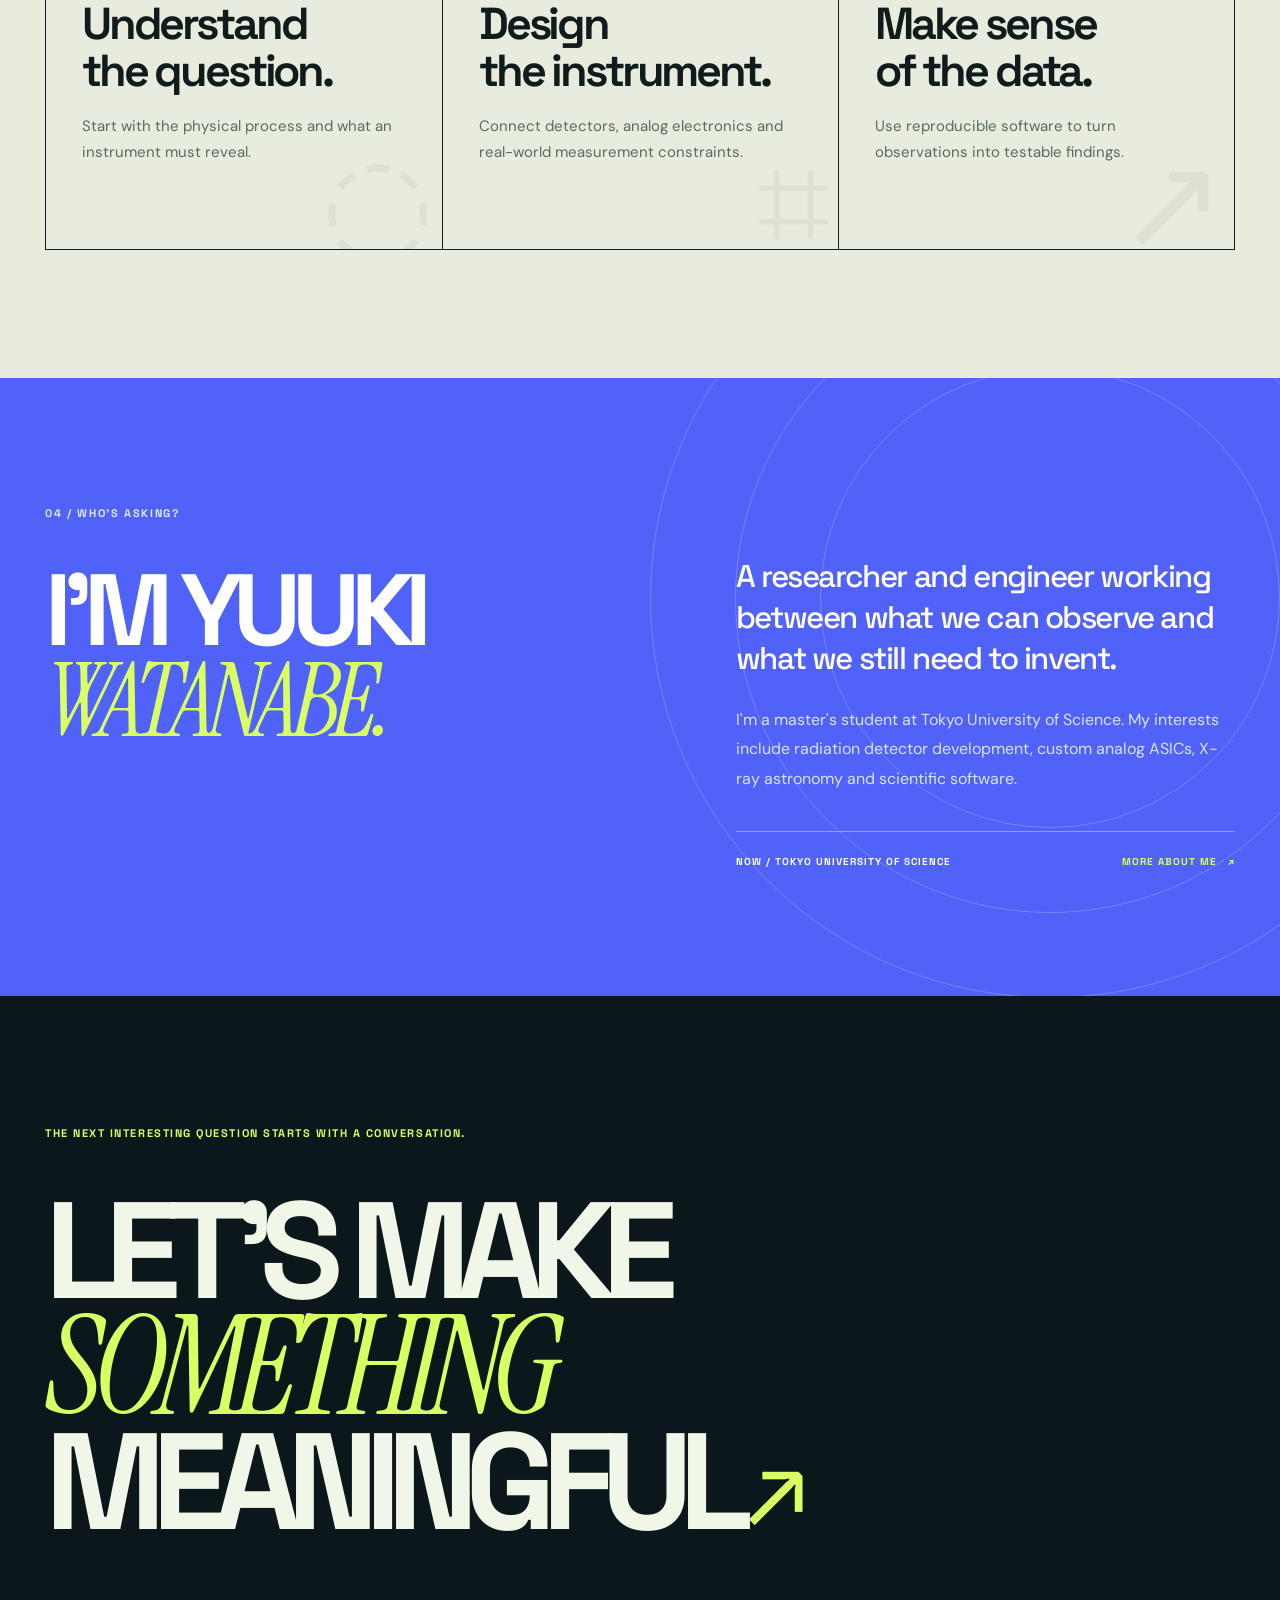
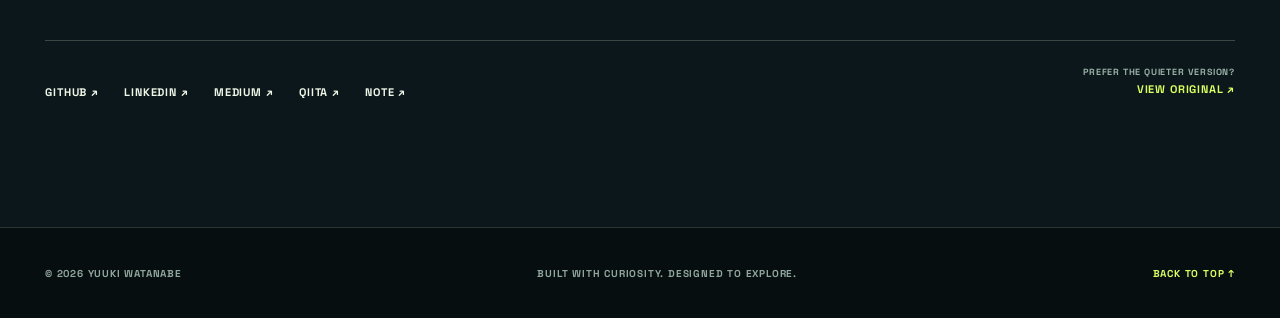
==== commit 4896cf6a: "Keep contact CTA on existing public contact section without publishing an email" ====
--- a/bold.html
+++ b/bold.html
@@ -240,7 +240,7 @@
     <section class="contact section-pad" id="contact">
       <div class="container-wide">
         <p class="contact-label" data-reveal>THE NEXT INTERESTING QUESTION STARTS WITH A CONVERSATION.</p>
-        <a class="contact-headline" href="mailto:6225534@ed.tus.ac.jp" data-reveal aria-label="Send an email to discuss research collaboration">LET'S MAKE<br><em>SOMETHING</em><br>MEANINGFUL<span class="contact-headline-arrow" aria-hidden="true">↗</span></a>
+        <a class="contact-headline" href="index.html#contact" data-reveal aria-label="Send an email to discuss research collaboration">LET'S MAKE<br><em>SOMETHING</em><br>MEANINGFUL<span class="contact-headline-arrow" aria-hidden="true">↗</span></a>
         <div class="contact-bottom">
           <div class="contact-links" aria-label="Professional profiles">
             <a href="https://github.com/Y-Watanabe11" target="_blank" rel="noopener noreferrer">GITHUB ↗</a>
--- a/bold.css
+++ b/bold.css
@@ -0,0 +1,425 @@
+/* BOLD EXPERIMENTAL PORTFOLIO — an independent design direction.
+   No styles here are imported into the existing index.html. */
+
+:root {
+  --paper: #e8ecdf;
+  --paper-white: #f5f6ef;
+  --ink: #101b1b;
+  --ink-soft: #344444;
+  --ink-muted: #687574;
+  --line: #c5cdc0;
+  --lime: #d9ff62;
+  --ice: #b9ebdf;
+  --cobalt: #5062f7;
+  --serif: "Instrument Serif", Georgia, serif;
+  --display: "Space Grotesk", Arial, sans-serif;
+  --body: "DM Sans", Arial, sans-serif;
+  --ease-out: cubic-bezier(.22, 1, .36, 1);
+}
+*, *::before, *::after { box-sizing: border-box; }
+html { scroll-behavior: smooth; scroll-padding-top: 90px; }
+body { margin: 0; min-width: 320px; background: var(--paper); color: var(--ink); font-family: var(--body); -webkit-font-smoothing: antialiased; }
+a { color: inherit; text-decoration: none; }
+button { font: inherit; }
+a:focus-visible, button:focus-visible { outline: 3px solid #5b63f5; outline-offset: 5px; }
+h1,h2,h3,p { margin-top: 0; }
+.container-wide { width: min(1600px, calc(100% - 90px)); margin-inline: auto; }
+.skip-link { position: fixed; top: -80px; left: 18px; z-index: 999; padding: 12px 17px; background: var(--lime); color: var(--ink); font-weight: 700; border-radius: 5px; }
+.skip-link:focus { top: 15px; }
+.scroll-progress {
+  position: fixed; top: 0; left: 0; width: 100%; height: 4px;
+  z-index: 200; transform-origin: left; transform: scaleX(0);
+  pointer-events: none;
+  background: var(--cobalt);
+}
+
+/* Navigation: industrial, compact, and always usable. */
+.site-nav {
+  position: sticky; z-index: 100; top: 0;
+  height: 86px; color: var(--ink);
+  background: rgba(232,236,223,.94);
+  backdrop-filter: blur(16px);
+  -webkit-backdrop-filter: blur(16px);
+  border-bottom: 1px solid var(--ink);
+  transition: box-shadow .35s ease, background .35s ease;
+}
+.site-nav.scrolled { box-shadow: 0 10px 26px rgba(16,27,27,.09); background: rgba(232,236,223,.985); }
+.nav-inner {
+  width: min(1600px, calc(100% - 90px)); height: 100%; margin: auto;
+  display: flex; gap: clamp(18px, 3vw, 55px); align-items: center; justify-content: space-between;
+}
+.brand { display: flex; align-items: center; gap: 11px; flex: 0 0 auto; }
+.brand-square { display: grid; place-items: center; height: 47px; width: 57px; border: 2px solid var(--ink); font: 800 20px/1 var(--display); letter-spacing: -2px; background: var(--lime); }
+.brand-square span {color: var(--cobalt)}
+.brand-label {font: 800 11px/1.32 var(--display); letter-spacing: .06em; white-space: nowrap}
+.brand-label small {display: block; font: 600 9px/1.6 var(--display); color:#62706d; letter-spacing:.07em}
+.nav-links,.nav-actions { display: flex; align-items: center; }
+.nav-links {gap:clamp(19px,3vw,50px)}
+.nav-links a {font:700 12px var(--display); position:relative; padding-block:9px; transition:color .2s}
+.nav-links a span{color:#7c8a84;font-size:9px;margin-left:4px}
+.nav-links a::after {content:"";position:absolute;bottom:1px;left:0;height:2px;width:100%;background:var(--cobalt);transform:scaleX(0);transform-origin:left;transition:transform .3s var(--ease-out)}
+.nav-links a:hover::after,.nav-links a:focus-visible::after{transform:scaleX(1)}
+.nav-actions {gap:12px}
+.motion-switch {display:flex; align-items:center; gap:8px; padding:10px 12px; background:transparent; border:1px solid #aeb9ad; border-radius:2px; font:700 9px var(--display); letter-spacing:.08em; cursor:pointer;white-space:nowrap}
+.motion-switch:hover{background:#d9dfd0}
+.motion-switch-led {height:6px;width:6px;border-radius:50%;background:#58aa87;box-shadow:0 0 0 3px #58aa871c}
+.motion-switch[aria-pressed="true"] .motion-switch-led {background:#a4aca3;box-shadow:none}
+.nav-back {padding:14px 17px; background:var(--ink);color:var(--lime);font:800 10px var(--display);letter-spacing:.065em;white-space:nowrap;transition:background .2s}
+.nav-back:hover{background:#374442}
+.nav-back span{padding-left:7px;font-size:16px}
+
+/* Hero: split asymmetry, statement typography, kinetic scientific field. */
+.hero {position:relative;isolation:isolate;overflow:hidden; background:var(--paper);border-bottom:1px solid var(--ink)}
+.hero-grid-lines {
+ position:absolute;z-index:-1;inset:0;pointer-events:none;
+ background:linear-gradient(to right,transparent calc(50% - .5px),rgba(16,27,27,.07) 50%,transparent calc(50% + .5px)), repeating-linear-gradient(to bottom,transparent 0,transparent 94px,rgba(16,27,27,.045) 95px);
+ opacity:.8;
+}
+.hero-main {display:grid;grid-template-columns:minmax(0,1.05fr) minmax(0,.95fr);gap:10px;align-items:center;min-height:min(850px, calc(100svh - 86px));padding-block:63px 78px}
+.hero-copy {position:relative;z-index:4;align-self:center;padding-block:25px}
+.overline,.micro-label,.rail-marker,.work-eyebrow,.work-index,.work-topline,.visual-topline,.visual-bottomline,.visual-caption,.corner-mark,.hero-cue,.floating-note b,.floating-note span,.hero-bottom,.work-tags,.work-link,.approach-no,.approach-side,.about-kicker,.about-foot,.contact-label,.contact-links,.contact-original,.footer {font-family:var(--display);letter-spacing:.09em;font-weight:700}
+.overline {display:flex;align-items:center;gap:10px;font-size:10px;letter-spacing:.1em;margin:0 0 40px}
+.overline-dot {width:10px;height:10px;background:var(--cobalt);border-radius:50%;box-shadow:0 0 0 6px #5164f31b}
+.hero h1 {
+ font:700 clamp(75px,7.75vw,144px)/.875 var(--display);
+ letter-spacing:-.106em;
+ margin:0;
+ transform:translateX(-.025em);
+ white-space:nowrap;
+}
+.hero h1 span{display:block}
+.hero h1 .outlined{
+ -webkit-text-fill-color:transparent;
+ -webkit-text-stroke:2px var(--ink);
+ color:transparent;
+}
+.hero h1 .hero-last {font-size:.69em;letter-spacing:-.082em;line-height:1.23;white-space:nowrap}
+.hero h1 .hero-last em {font-family:var(--serif);font-weight:400;font-style:italic;letter-spacing:-.068em;color:var(--cobalt)}
+.hero-intro {max-width:550px;margin:36px 0 29px;font-size:clamp(16px,1.45vw,21px);line-height:1.65;letter-spacing:-.015em;color:var(--ink-soft)}
+.hero-cta{display:flex;align-items:center;gap:24px;flex-wrap:wrap}
+.pill-link {display:inline-flex;align-items:center;justify-content:space-between;gap:34px;padding:9px 9px 9px 22px;border:1px solid var(--ink);border-radius:999px;font:800 11px var(--display);letter-spacing:.05em;transition:transform .25s var(--ease-out),background .25s}
+.pill-link:hover{transform:translateY(-4px);background:#303e3c}
+.pill-dark{background:var(--ink);color:#fff}
+.pill-arrow{display:grid;place-items:center;width:40px;height:40px;border-radius:50%;background:var(--lime);color:var(--ink);font-size:21px}
+.hero-cue {font-size:9px;color:#62716d;letter-spacing:.14em}
+.hero-cue span{margin-left:9px;color:var(--cobalt);font-size:20px}
+.hero-visual-wrap {position:relative;width:100%;max-width:620px;justify-self:end;isolation:isolate}
+.hero-visual {
+ aspect-ratio:.88;position:relative;overflow:hidden;min-height:490px;
+ background:radial-gradient(ellipse at 55% 44%,#264740,#101e24 63%,#071415);
+ border:3px solid var(--ink);
+ box-shadow:15px 17px 0 var(--lime),0 30px 70px #14252331;
+}
+.hero-visual::before {content:"";pointer-events:none;position:absolute;inset:0;z-index:0;background-image:radial-gradient(#deffdc39 1px,transparent 1px);background-size:22px 22px;mask-image:radial-gradient(circle at center,#000 30%,transparent 72%)}
+.hero-art {position:absolute;left:0;top:0;width:100%;height:100%;overflow:visible;transform:translate3d(var(--parallax-x,0px),var(--parallax-y,0px),0);transition:transform .3s ease-out}
+.visual-topline,.visual-bottomline{position:absolute;z-index:3;left:24px;right:24px;display:flex;align-items:center;justify-content:space-between;color:#d9eecf;font-size:10px;letter-spacing:.11em}
+.visual-topline{top:22px;gap:10px}.visual-dot{width:7px;height:7px;border-radius:50%;background:var(--lime);box-shadow:0 0 10px var(--lime);animation:dot-pulse 2.4s ease-in-out infinite}
+.visual-bottomline{bottom:21px;gap:12px;font-size:8px}
+.visual-bars{height:20px;display:flex;align-items:center;gap:3px}
+.visual-bars i{display:block;height:var(--bar-height,9px);width:3px;background:var(--lime);animation:bar-wave 1.3s ease-in-out infinite alternate}
+.visual-bars i:nth-child(1){--bar-height:8px;animation-delay:-.2s}.visual-bars i:nth-child(2){--bar-height:16px;animation-delay:-.8s}.visual-bars i:nth-child(3){--bar-height:12px;animation-delay:-.35s}.visual-bars i:nth-child(4){--bar-height:19px;animation-delay:-.95s}.visual-bars i:nth-child(5){--bar-height:7px;animation-delay:-.55s}.visual-bars i:nth-child(6){--bar-height:16px;animation-delay:-.1s}.visual-bars i:nth-child(7){--bar-height:10px;animation-delay:-.7s}.visual-bars i:nth-child(8){--bar-height:17px;animation-delay:-.45s}
+.floating-note{position:absolute;z-index:5;padding:12px 15px;background:var(--paper-white);border:2px solid var(--ink);box-shadow:5px 5px 0 var(--ink);display:flex;gap:15px;align-items:flex-start;transform:rotate(var(--note-angle,0deg));pointer-events:none}
+.floating-note b{font-size:10px;color:var(--cobalt);white-space:nowrap}
+.floating-note span{font-size:10px;line-height:1.45}
+.note-one{top:13%;left:-30px;--note-angle:-7deg}.note-two{right:-12px;bottom:12%;--note-angle:5deg}
+.hero-bottom {min-height:66px;display:flex;justify-content:space-between;gap:22px;align-items:center;border-top:1px solid var(--ink);font-size:9px;color:var(--ink-soft);letter-spacing:.12em}
+
+/* Orbital motion mostly occurs in the dark hero visual. */
+.hero-visual .orbit {transform-origin:280px 302px;transform-box:view-box}
+.orbit-one {animation:orbit-rotate 36s linear infinite}
+.orbit-two {animation:orbit-counter 55s linear infinite}
+.orbit-three {animation:orbit-rotate 70s linear infinite}
+.hero-chip {animation:chip-float 8s ease-in-out infinite}
+.chip-heart{animation:heart-pulse 2.8s ease-in-out infinite;transform-origin:280px 302px}
+.chip-traces{stroke-dasharray:14 8;animation:dash-flow 8s linear infinite}
+@keyframes orbit-rotate{to{transform:rotate(360deg)}}@keyframes orbit-counter{to{transform:rotate(-360deg)}}
+@keyframes chip-float{50%{transform:translateY(-7px)}}@keyframes heart-pulse{50%{opacity:.4;transform:scale(1.7)}}
+@keyframes dash-flow{to{stroke-dashoffset:-230}}@keyframes dot-pulse{50%{opacity:.25}}
+@keyframes bar-wave{to{height:3px;opacity:.4}}
+
+/* High-energy, high-contrast typographic ticker. */
+.marquee-band{overflow:hidden;background:var(--lime);border-bottom:2px solid var(--ink);white-space:nowrap}
+.marquee-track{display:flex;align-items:center;width:max-content;animation:marquee-move 42s linear infinite}
+.marquee-track span{display:block;padding:23px 0;font:800 clamp(22px,2.7vw,39px)/1 var(--display);letter-spacing:-.055em}
+.marquee-track b{font-size:.85em;padding:0 25px;color:var(--cobalt)}
+@keyframes marquee-move{to{transform:translateX(-50%)}}
+
+/* Manifesto / oversized serif + sans, editorial rails. */
+.section-pad{padding-block:clamp(88px,10vw,160px)}
+.manifesto{background:var(--paper-white)}
+.manifesto-grid{display:grid;grid-template-columns:minmax(150px,.24fr) minmax(0,1fr);gap:clamp(32px,5vw,90px)}
+.section-rail{display:flex;flex-direction:column;gap:20px;align-items:flex-start}
+.rail-marker{font-size:11px;letter-spacing:.12em}
+.rail-line{display:block;width:1px;height:126px;background:var(--ink)}
+.rail-aside{font:700 10px/1.6 var(--display);letter-spacing:.06em;color:var(--ink-muted);max-width:125px}
+.micro-label{display:flex;align-items:center;gap:11px;font-size:11px;letter-spacing:.15em;color:var(--cobalt);margin-bottom:38px}
+.square-dot{width:11px;height:11px;background:var(--cobalt)}
+.manifesto-heading{font:650 clamp(51px,5.65vw,108px)/1.03 var(--display);letter-spacing:-.08em;max-width:1300px;margin:0}
+.manifesto-heading em{font-family:var(--serif);font-weight:400;font-style:italic;color:var(--cobalt);letter-spacing:-.045em}
+.manifesto-lower{display:grid;grid-template-columns:minmax(0,1fr) auto;gap:45px;align-items:end;border-top:1px solid var(--line);margin-top:70px;padding-top:27px}
+.manifesto-lower p{max-width:570px;margin:0;color:#55605c;font:400 clamp(16px,1.4vw,20px)/1.8 var(--body)}
+.manifesto-asterisk{font:400 clamp(120px,16vw,250px)/.78 var(--display);color:var(--lime)}
+
+/* Massive full-width research cases, no small cramped cards. */
+.work{background:#0e191d;color:#eff5e9;padding-block:clamp(90px,9vw,152px) 130px}
+.work-heading{display:flex;justify-content:space-between;align-items:end;gap:55px;margin-bottom:65px}
+.work-eyebrow{color:var(--lime);font-size:11px;letter-spacing:.15em;margin-bottom:25px}
+.work-heading h2{font:700 clamp(60px,7.6vw,126px)/.88 var(--display);letter-spacing:-.085em;margin:0}
+.work-heading h2 em{font-family:var(--serif);font-weight:400;font-style:italic;color:var(--lime);letter-spacing:-.058em}
+.work-heading > p{max-width:330px;color:#b2c4be;font-size:17px;line-height:1.75;margin:0 0 6px}
+.work-case {
+ --case-accent:var(--lime);
+ display:grid;grid-template-columns:1fr 1.09fr;
+ min-height:clamp(430px,37vw,550px);
+ border:1px solid #536768;
+ overflow:hidden;
+ position:relative;
+ margin-bottom:24px;
+ isolation:isolate;
+ transition:border-color .4s ease,transform .5s var(--ease-out),box-shadow .5s ease;
+}
+.work-case:hover{transform:translateY(-5px);border-color:var(--case-accent);box-shadow:0 25px 65px #0000002d}
+.work-copy{display:flex;flex-direction:column;justify-content:space-between;gap:20px;padding:clamp(26px,3.4vw,55px);position:relative;background:#142928}
+.work-topline{display:flex;gap:18px;justify-content:space-between;color:#97b8aa;font-size:9px;letter-spacing:.11em}
+.work-index{color:var(--case-accent);font-size:11px;letter-spacing:.2em}
+.work-maincopy h3{font:700 clamp(66px,7.6vw,128px)/.89 var(--display);letter-spacing:-.092em;margin:19px 0 23px;overflow-wrap:anywhere}
+.work-maincopy .title-period{color:var(--case-accent)}
+.work-maincopy p{max-width:530px;font-size:clamp(15px,1.24vw,19px);line-height:1.72;color:#c4d5cd;margin:0}
+.work-tags{display:flex;flex-wrap:wrap;gap:8px;margin-top:28px;font-size:9px;letter-spacing:.07em}
+.work-tags span{padding:7px 10px;border:1px solid #adc2b03a;color:#c6d9cf}
+.work-link{align-self:flex-start;display:flex;justify-content:space-between;align-items:center;gap:40px;min-width:195px;border-top:1px solid #b1c3b14b;padding-top:16px;color:var(--case-accent);font-size:12px;letter-spacing:.11em}
+.round-arrow{display:grid;place-items:center;width:39px;height:39px;border:1px solid var(--case-accent);border-radius:50%;font-size:21px;transition:transform .3s var(--ease-out),color .3s,background .3s}
+.work-link:hover .round-arrow,.work-link:focus-visible .round-arrow{transform:rotate(45deg);background:var(--case-accent);color:#101b1b}
+.case-visual{position:relative;display:grid;place-items:center;overflow:hidden;background:radial-gradient(circle at 50% 50%,#21463c,#0b1b27 80%)}
+.case-visual::before{content:"";position:absolute;inset:0;pointer-events:none;z-index:1;background:radial-gradient(circle 330px at var(--gx,50%) var(--gy,40%),#ffffff0d,transparent 74%);opacity:.5;transition:opacity .4s ease}
+.work-case:hover .case-visual::before{opacity:1}
+.case-visual svg{display:block;width:100%;height:100%;max-height:510px;padding:5%;transform:scale(1);transition:transform 1.05s var(--ease-out)}
+.work-case:hover .case-visual svg{transform:scale(1.08)}
+.visual-caption,.corner-mark{position:absolute;z-index:4;bottom:22px;color:#cbdad4;font-size:9px}
+.visual-caption{left:24px}.corner-mark{right:24px;color:var(--case-accent)}
+.case-xrism{--case-accent:#a8bcff}
+.case-xrism .work-copy{background:#1c2746}
+.case-visual-xrism{background:radial-gradient(circle at 50% 47%,#3d5189,#111a37 80%)}
+.case-lunar{--case-accent:#ffccbd}
+.case-lunar .work-copy{background:#392a3c}
+.case-visual-lunar{background:radial-gradient(circle at 46% 45%,#67435b,#221d32 83%)}
+.case-lunar .work-maincopy h3{font-size:clamp(61px,6.7vw,105px);letter-spacing:-.075em}
+.case-satori .signal-lines {stroke-dasharray:13 23;animation:dash-flow 11s linear infinite}
+.case-xrism .xrism-orbit-art{transform-origin:300px 239px;transform-box:view-box;animation:orbit-rotate 46s linear infinite}
+.case-xrism .xray-beam{animation:dash-flow 9s linear infinite}
+.case-xrism .xrism-signal-ring{transform-origin:447px 40px;animation:signal-glow 3.3s ease-in-out infinite}
+.case-lunar .particle-beam{stroke-dasharray:13 210;animation:lunar-flow 7s linear infinite}
+.case-lunar .particle-two{animation-duration:9s;animation-delay:-3s}
+.case-lunar .detector-ring{transform-origin:35px 42px;animation:signal-glow 3.5s ease-in-out infinite}
+@keyframes signal-glow{50%{opacity:.25;transform:scale(1.45)}}
+@keyframes lunar-flow{to{stroke-dashoffset:-450}}
+
+/* Method cards: straightforward information with expressive editorial layout. */
+.approach{background:var(--paper);color:var(--ink)}
+.approach-top{display:flex;justify-content:space-between;gap:40px;align-items:start;border-bottom:1px solid var(--ink);padding-bottom:28px}
+.approach-top p{font-size:18px;line-height:1.5;color:#5d6a64;margin:0;max-width:300px}
+.approach-title{display:flex;align-items:flex-end;justify-content:space-between;gap:30px;margin:60px 0 65px}
+.approach-title h2{font:700 clamp(92px,13vw,220px)/.77 var(--display);letter-spacing:-.105em;margin:0}
+.approach-title h2 em{font-family:var(--serif);color:var(--cobalt);font-weight:400;letter-spacing:-.07em}
+.approach-side{font-size:10px;line-height:1.8;max-width:150px;text-align:right;color:#6d7a74}
+.approach-side span{font-size:31px;color:var(--cobalt);display:block;margin-top:10px}
+.approach-grid{display:grid;grid-template-columns:repeat(3,minmax(0,1fr));border:1px solid var(--ink)}
+.approach-item{min-height:370px;padding:clamp(22px,2.8vw,46px);position:relative;overflow:hidden;transition:background .3s}
+.approach-item+.approach-item{border-left:1px solid var(--ink)}
+.approach-item:hover{background:#dbe3d2}
+.approach-no{font-size:10px;letter-spacing:.13em;color:var(--cobalt)}
+.approach-item h3{font:650 clamp(31px,3.5vw,56px)/1.04 var(--display);letter-spacing:-.07em;margin:65px 0 20px}
+.approach-item p{max-width:325px;font-size:15px;line-height:1.7;color:#596961;margin:0}
+.approach-glyph{font:400 130px/1 var(--serif);position:absolute;right:8px;bottom:-20px;color:#8c9b8720;pointer-events:none}
+
+/* A cobalt chapter that reverses the site's visual polarity. */
+.about{background:var(--cobalt);color:#fff;position:relative;isolation:isolate;overflow:hidden}
+.about-orbit{position:absolute;right:-170px;top:-180px;width:800px;height:800px;pointer-events:none;opacity:.22}
+.about-orbit span{position:absolute;inset:0;border:1px solid #fff;border-radius:50%}
+.about-orbit span:nth-child(2){inset:85px}
+.about-orbit span:nth-child(3){inset:170px}
+.about-grid{display:grid;grid-template-columns:1fr .83fr;gap:clamp(40px,7vw,110px);position:relative}
+.about-kicker{font-size:11px;letter-spacing:.15em;color:#e1e9ff}
+.about-left h2{font:700 clamp(67px,7.9vw,138px)/.89 var(--display);letter-spacing:-.09em;margin:45px 0 0}
+.about-left h2 em{font-family:var(--serif);font-weight:400;font-style:italic;color:var(--lime);letter-spacing:-.065em}
+.about-right{display:flex;flex-direction:column;justify-content:center;gap:26px;padding-top:50px}
+.about-right .about-big{font:500 clamp(27px,2.45vw,42px)/1.3 var(--display);letter-spacing:-.045em;margin:0}
+.about-right > p:not(.about-big){font-size:16px;line-height:1.85;color:#d9e3ff;max-width:570px;margin:0}
+.about-foot{display:flex;justify-content:space-between;gap:25px;border-top:1px solid #e8f0ff68;padding-top:23px;margin-top:12px;font-size:10px;letter-spacing:.1em;align-items:center}
+.about-foot a{color:var(--lime);white-space:nowrap}
+.about-foot a span{margin-left:7px}
+
+/* Giant text contact section completes the typographic story. */
+.contact{background:#0b171a;color:#f0f7e9}
+.contact-label{font-size:11px;line-height:1.7;color:var(--lime);letter-spacing:.14em;margin:0 0 50px}
+.contact-headline{display:block;font:700 clamp(66px,10.7vw,183px)/.84 var(--display);letter-spacing:-.102em;transition:color .3s;max-width:1440px}
+.contact-headline em{font-family:var(--serif);font-weight:400;color:var(--lime);font-style:italic;letter-spacing:-.075em}
+.contact-headline:hover{color:#dae7d9}
+.contact-headline-arrow{display:inline-block;font:400 .78em var(--display);letter-spacing:0;color:var(--lime);vertical-align:baseline;transform:translate(.05em,-.05em);transition:transform .4s var(--ease-out)}
+.contact-headline:hover .contact-headline-arrow{transform:translate(.22em,-.22em)}
+.contact-bottom{display:flex;justify-content:space-between;align-items:end;gap:35px;border-top:1px solid #b5cab745;margin-top:80px;padding-top:24px}
+.contact-links{display:flex;flex-wrap:wrap;gap:25px;font-size:11px;letter-spacing:.08em}
+.contact-links a{transition:color .2s}
+.contact-links a:hover{color:var(--lime)}
+.contact-original{font-size:9px;line-height:1.7;color:#98b0a5;text-align:right;white-space:nowrap}
+.contact-original span{display:block;color:var(--lime);font-size:11px}
+.footer{background:#060e10;border-top:1px solid #cedccb30;color:#91a69d;font-size:10px;letter-spacing:.08em}
+.footer-inner{display:flex;align-items:center;justify-content:space-between;gap:20px;min-height:90px}
+.footer a{color:var(--lime)}
+
+/* JS has no permission to hide elements until observers are initialized. */
+.has-motion [data-reveal].reveal-ready{
+  opacity:0;transform:translate3d(0,52px,0);
+  transition:opacity .95s var(--ease-out),transform 1s var(--ease-out);
+  transition-delay:var(--reveal-delay,0ms);
+}
+.has-motion [data-reveal].reveal-ready.is-visible{opacity:1;transform:none}
+
+/* Pause is available to every user. Reduced motion overrides all movement. */
+.motion-off .marquee-track,.motion-off .hero-visual .orbit,.motion-off .hero-chip,
+.motion-off .chip-heart,.motion-off .chip-traces,.motion-off .visual-dot,.motion-off .visual-bars i,
+.motion-off .signal-lines,.motion-off .xrism-orbit-art,.motion-off .xray-beam,.motion-off .xrism-signal-ring,
+.motion-off .particle-beam,.motion-off .detector-ring {animation-play-state:paused!important}
+.motion-off .hero-art{transition:none!important}
+.has-motion.motion-off [data-reveal].reveal-ready {opacity:1!important;transform:none!important}
+.has-motion .work-case.reveal-ready.is-visible:hover {transform:translateY(-5px)}
+
+@media(min-width:1300px){
+  .hero-copy{margin-right:-95px}
+  .hero-visual-wrap{transform:translateY(18px)}
+  .hero h1{position:relative;z-index:3}
+}
+
+/* Tablet: scale down typography, preserve bold layout. */
+@media(max-width:1180px){
+  .container-wide,.nav-inner{width:calc(100% - 58px)}
+  .nav-inner{gap:18px}
+  .nav-links{gap:20px}
+  .hero h1{font-size:clamp(67px,7.9vw,105px)}
+  .hero-intro{font-size:16px}
+  .hero-visual{min-height:430px}
+  .floating-note{font-size:9px}
+  .work-copy{padding:27px}
+  .work-maincopy h3{font-size:clamp(60px,7.7vw,92px)}
+  .case-lunar .work-maincopy h3{font-size:clamp(58px,6.6vw,86px)}
+  .approach-item{min-height:345px}
+}
+
+/* Phones: readable one-column sections and no unwanted hover assumptions. */
+@media(max-width:820px){
+  .site-nav{height:auto;min-height:76px}
+  .nav-inner{min-height:76px;flex-wrap:wrap;gap:13px;padding:12px 0}
+  .nav-links{order:3;flex:1 1 100%;justify-content:space-between;border-top:1px solid #bcc8bb;padding-top:5px}
+  .nav-links a{font-size:12px}
+  .motion-switch{padding:9px 10px}
+  .hero-main{grid-template-columns:1fr;gap:42px;padding:65px 0 75px;min-height:0}
+  .hero-copy{padding:0}
+  .hero h1{font-size:clamp(70px,10.2vw,112px)}
+  .hero h1 .hero-last{font-size:.71em}
+  .hero-intro{margin:29px 0}
+  .hero-visual-wrap{max-width:600px;width:90%;margin-inline:auto;justify-self:center}
+  .hero-visual{min-height:400px;aspect-ratio:1.1}
+  .floating-note{padding:9px 11px}
+  .hero-bottom{flex-wrap:wrap;justify-content:flex-start;gap:8px 24px;padding-block:16px;min-height:0}
+  .manifesto-grid{grid-template-columns:1fr;gap:35px}
+  .section-rail{flex-direction:row;align-items:center}
+  .rail-line{width:70px;height:1px}
+  .rail-aside{max-width:none}
+  .manifesto-heading{font-size:clamp(48px,7.5vw,85px)}
+  .manifesto-lower{margin-top:45px}
+  .work-heading{align-items:start}
+  .work-heading h2{font-size:clamp(63px,9.6vw,91px)}
+  .work-heading > p{font-size:14px;max-width:260px}
+  .work-case{grid-template-columns:1fr;min-height:0}
+  .work-copy{min-height:360px}
+  .work-maincopy h3{font-size:clamp(65px,11vw,99px)}
+  .case-lunar .work-maincopy h3{font-size:clamp(61px,10vw,86px)}
+  .case-visual{min-height:390px}
+  .case-visual svg{height:390px}
+  .approach-title h2{font-size:clamp(85px,12vw,150px)}
+  .approach-grid{grid-template-columns:1fr}
+  .approach-item{min-height:260px}
+  .approach-item+.approach-item{border-left:0;border-top:1px solid var(--ink)}
+  .approach-item h3{margin:36px 0 12px}
+  .about-grid{grid-template-columns:1fr;gap:35px}
+  .about-left h2{font-size:clamp(66px,11vw,110px);margin-top:26px}
+  .about-right{padding-top:0}
+  .contact-headline{font-size:clamp(67px,10vw,105px)}
+  .contact-bottom{align-items:start;flex-direction:column}
+  .contact-original{text-align:left}
+}
+@media(max-width:540px){
+  .container-wide,.nav-inner{width:calc(100% - 36px)}
+  .brand-square{height:42px;width:50px;font-size:18px}
+  .brand-label{font-size:10px}
+  .brand-label small{font-size:8px}
+  .nav-back{font-size:9px;padding:12px 10px}
+  .motion-switch{font-size:0;padding:11px}
+  .motion-switch-led{width:8px;height:8px}
+  .hero-main{padding-top:58px;gap:36px}
+  .overline{font-size:8px;letter-spacing:.05em;margin-bottom:33px}
+  .hero h1{font-size:clamp(56px,12.7vw,72px);letter-spacing:-.095em}
+  .hero h1 .outlined{-webkit-text-stroke:1.4px var(--ink)}
+  .hero h1 .hero-last{font-size:.69em}
+  .hero-intro{font-size:15px;max-width:420px;line-height:1.7}
+  .hero-cue{font-size:8px}
+  .pill-link{font-size:10px;gap:16px}
+  .pill-arrow{width:34px;height:34px}
+  .hero-visual-wrap{width:calc(100% - 22px)}
+  .hero-visual{min-height:300px;aspect-ratio:1.02;box-shadow:9px 9px 0 var(--lime)}
+  .visual-topline{left:14px;right:14px;top:14px;font-size:8px}
+  .visual-bottomline{left:14px;right:14px;bottom:14px;font-size:7px}
+  .floating-note{display:none}
+  .hero-bottom{font-size:8px}
+  .marquee-track span{padding:18px 0;font-size:24px}
+  .marquee-track b{padding:0 14px}
+  .section-pad{padding-block:77px}
+  .rail-marker,.micro-label,.work-eyebrow{font-size:9px}
+  .rail-aside{font-size:8px}
+  .manifesto-heading{font-size:clamp(42px,9.6vw,56px)}
+  .manifesto-lower{gap:18px;margin-top:30px}
+  .manifesto-lower p{font-size:14px}
+  .manifesto-asterisk{font-size:80px}
+  .work{padding-block:80px 75px}
+  .work-heading{flex-direction:column;gap:20px;margin-bottom:34px}
+  .work-heading h2{font-size:clamp(60px,13vw,82px)}
+  .work-heading > p{font-size:14px;max-width:100%}
+  .work-copy{min-height:350px;padding:21px}
+  .work-topline{font-size:8px}
+  .work-maincopy h3{font-size:clamp(63px,14vw,82px)}
+  .case-lunar .work-maincopy h3{font-size:clamp(58px,12vw,72px)}
+  .work-maincopy p{font-size:14px}
+  .work-tags{gap:5px;margin-top:20px}
+  .work-tags span{font-size:8px;padding:6px 7px}
+  .work-link{font-size:10px;padding-top:11px}
+  .round-arrow{width:34px;height:34px}
+  .case-visual{min-height:285px}
+  .case-visual svg{height:285px;padding:3%}
+  .approach-top{gap:12px}
+  .approach-top p{font-size:13px}
+  .approach-title{margin:47px 0 43px}
+  .approach-title h2{font-size:clamp(71px,17vw,109px)}
+  .approach-side{display:none}
+  .approach-item{min-height:230px;padding:23px}
+  .approach-item h3{font-size:37px;margin:27px 0 10px}
+  .approach-item p{font-size:14px}
+  .about-left h2{font-size:clamp(55px,12.4vw,77px)}
+  .about-right .about-big{font-size:clamp(26px,7vw,37px)}
+  .about-right > p:not(.about-big){font-size:14px}
+  .about-foot{flex-direction:column;align-items:start;gap:14px}
+  .contact-label{font-size:9px;margin-bottom:38px}
+  .contact-headline{font-size:clamp(50px,12.2vw,71px)}
+  .contact-headline-arrow{font-size:.64em}
+  .contact-bottom{margin-top:55px}
+  .contact-links{gap:15px 20px;font-size:10px}
+  .footer-inner{flex-wrap:wrap;min-height:0;padding-block:24px;gap:12px}
+  .footer-inner span:nth-child(2){width:100%;order:3}
+}
+
+/* Follow user preference and keep static artwork legible. */
+@media(prefers-reduced-motion:reduce){
+ html{scroll-behavior:auto}
+ *,*::before,*::after{animation:none!important;transition:none!important;scroll-behavior:auto!important}
+ .has-motion [data-reveal].reveal-ready,.has-motion [data-reveal].reveal-ready.is-visible{opacity:1!important;transform:none!important}
+ .hero-art,.case-visual svg{transform:none!important}
+}
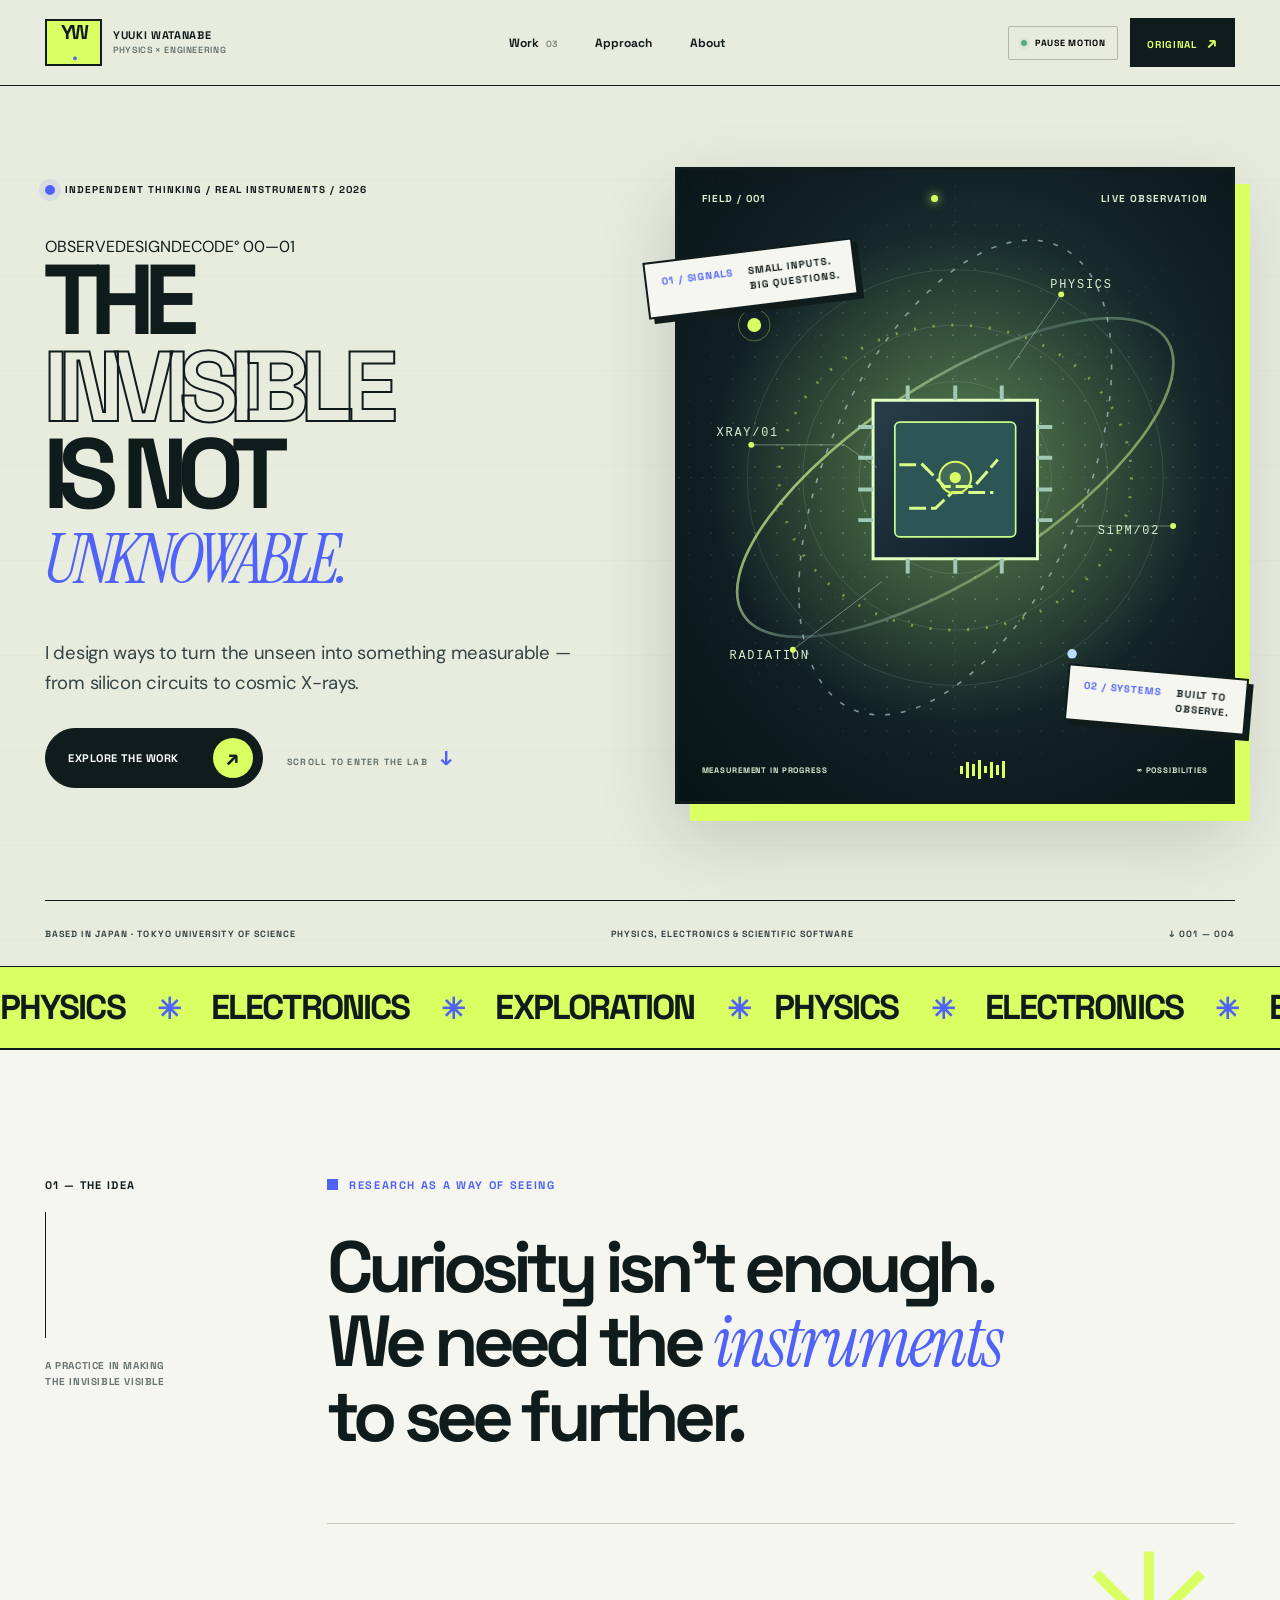
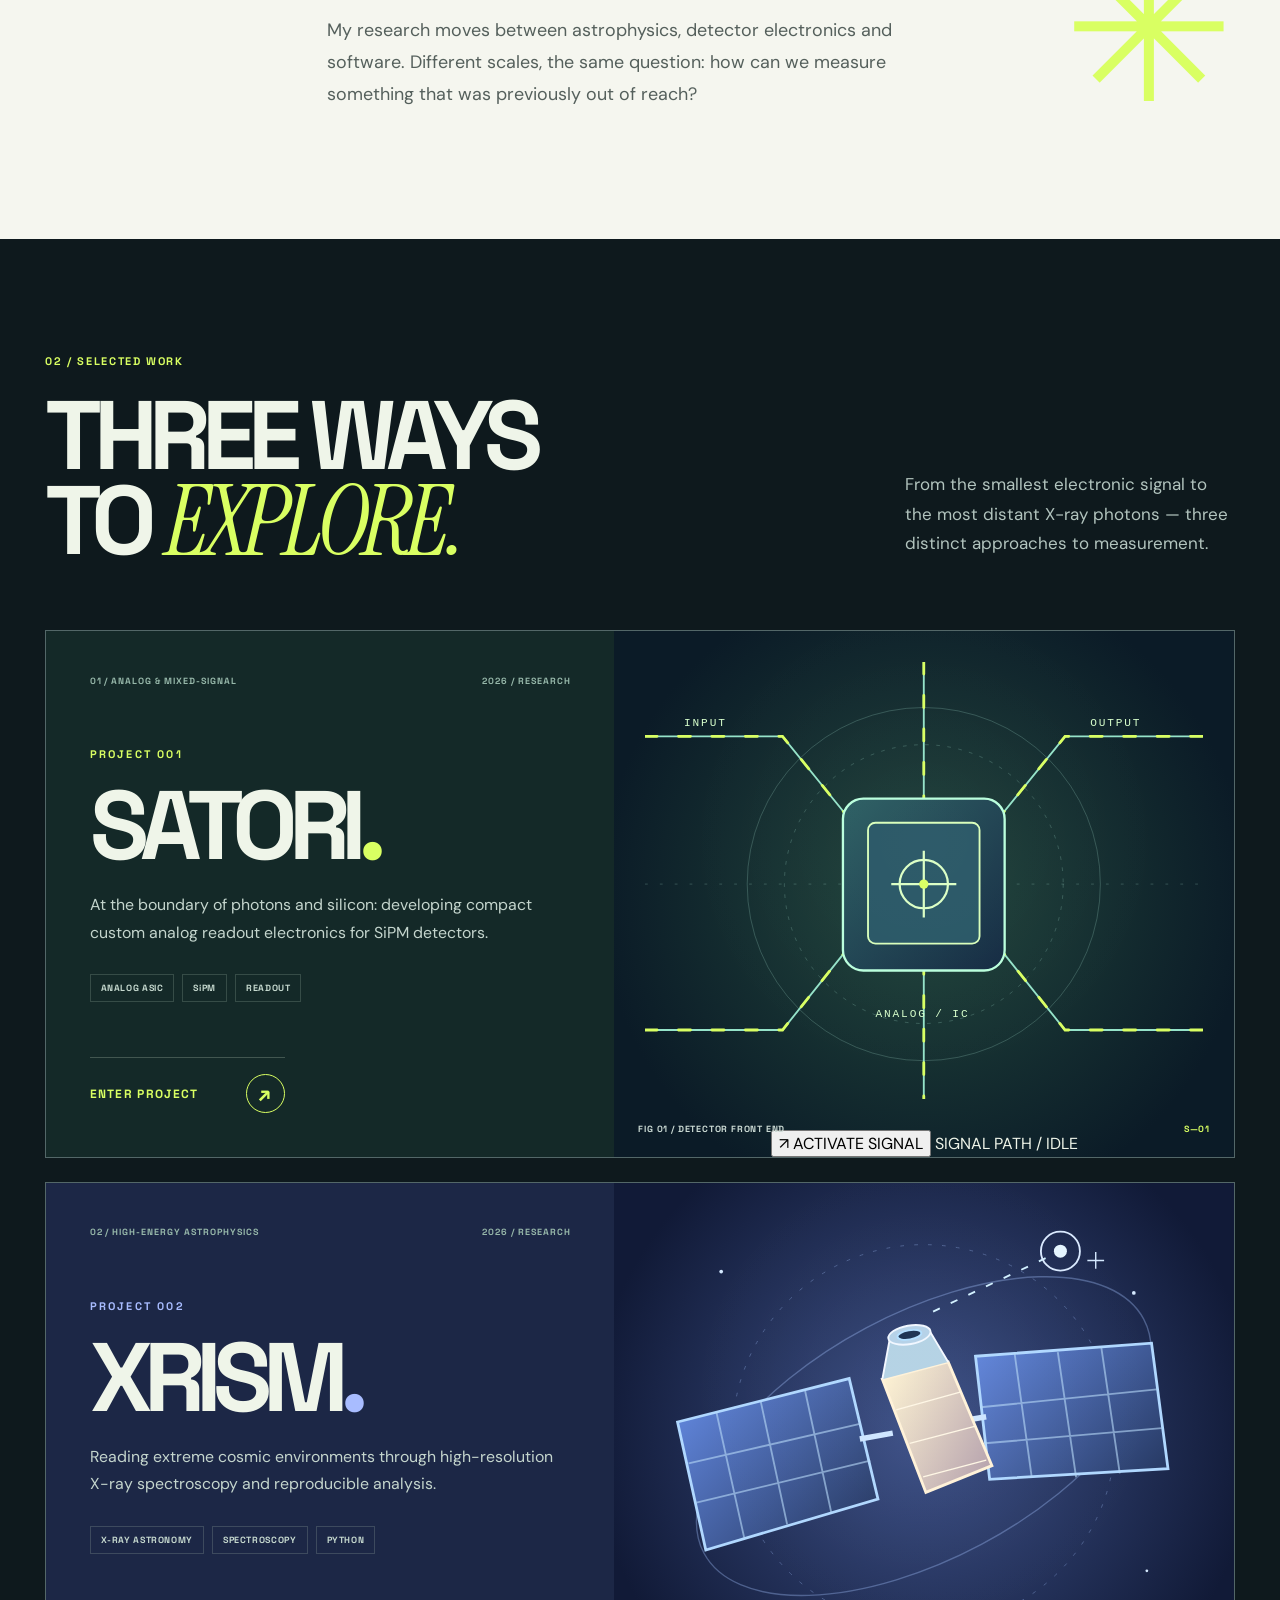
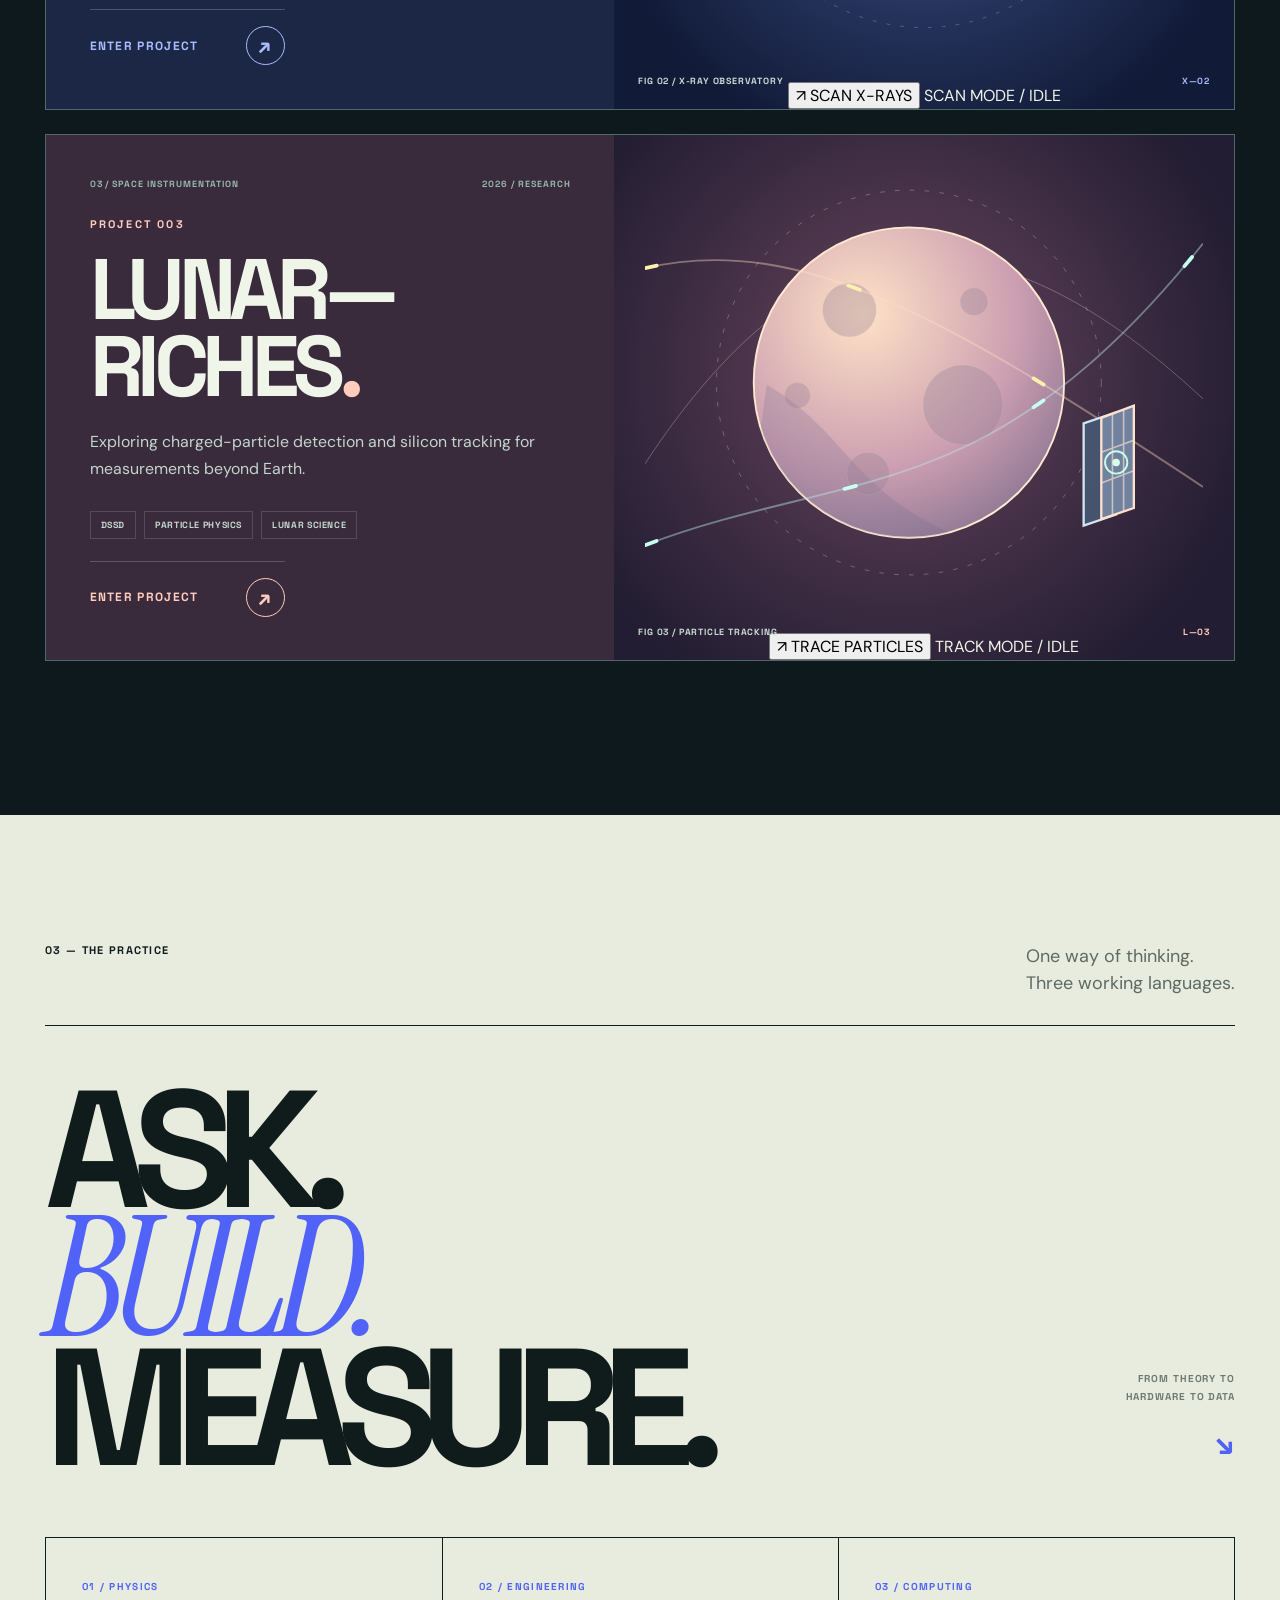
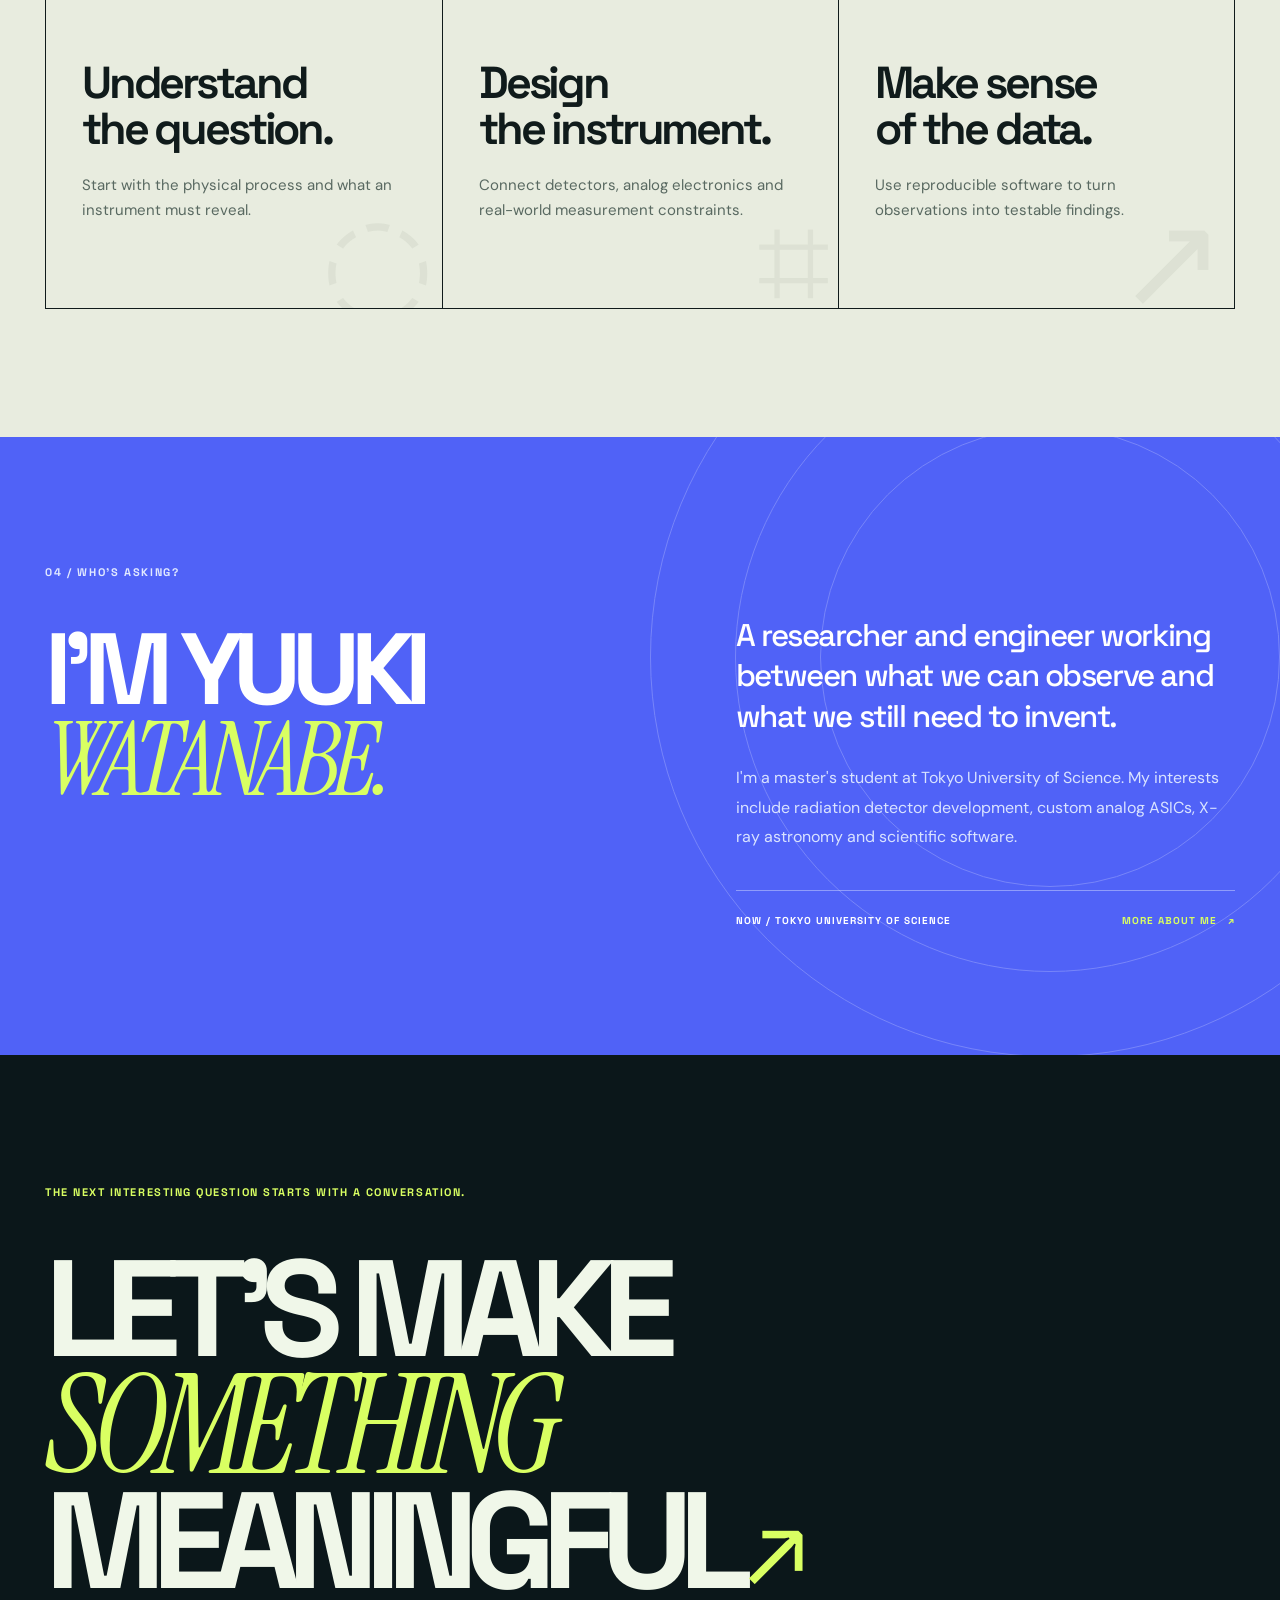
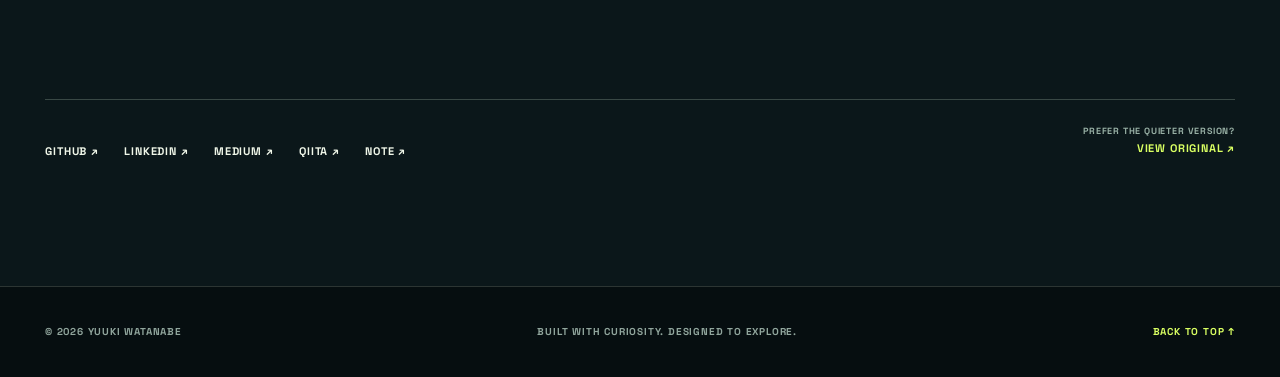
==== commit e3f51e1b: "Add hero instrument display and active controls for all three research cases" ====
--- a/bold.html
+++ b/bold.html
@@ -14,7 +14,9 @@
   <link rel="preconnect" href="https://fonts.gstatic.com" crossorigin>
   <link href="https://fonts.googleapis.com/css2?family=DM+Sans:wght@400;500;600;700&family=Space+Grotesk:wght@400;500;600;700&family=Instrument+Serif:ital@0;1&display=swap" rel="stylesheet">
   <link rel="stylesheet" href="bold.css">
+  <link rel="stylesheet" href="bold-enhance.css">
   <script src="bold.js" defer></script>
+  <script src="bold-enhance.js" defer></script>
   <title>Yuuki Watanabe — Experimental Research Portfolio</title>
 </head>
 <body>
@@ -44,6 +46,7 @@
       <div class="hero-main container-wide">
         <div class="hero-copy">
           <p class="overline"><span class="overline-dot"></span> INDEPENDENT THINKING / REAL INSTRUMENTS / 2026</p>
+          <div class="hero-system-line" aria-hidden="true"><span>OBSERVE</span><i></i><span>DESIGN</span><i></i><span>DECODE</span><span class="hero-system-id">° 00—01</span></div>
           <h1 id="hero-title"><span>THE</span><span class="outlined">INVISIBLE</span><span>IS NOT</span><span class="hero-last"><em>UNKNOWABLE.</em></span></h1>
           <p class="hero-intro">I design ways to turn the unseen into something measurable — from silicon circuits to cosmic X-rays.</p>
           <div class="hero-cta">
@@ -52,7 +55,9 @@
           </div>
         </div>
         <div class="hero-visual-wrap">
-          <div class="hero-visual" role="img" aria-label="Abstract interactive scientific instrument surrounded by elliptical orbits, particle signals and measurement rings">
+          <div class="hero-visual" role="img" aria-label="Abstract scientific instrument surrounded by elliptical orbits, particle signals and measurement rings">
+            <span class="hero-scan-band" aria-hidden="true"></span>
+            <span class="hero-coordinates" aria-hidden="true">α 27.6° / δ +38.1°</span>
             <span class="visual-topline"><span>FIELD / 001</span><span class="visual-dot"></span><span>LIVE OBSERVATION</span></span>
             <svg viewBox="0 0 560 620" class="hero-art" xmlns="http://www.w3.org/2000/svg" aria-hidden="true" focusable="false">
               <defs>
@@ -136,7 +141,7 @@
             <div class="work-maincopy"><span class="work-index">PROJECT 001</span><h3>SATORI<span class="title-period">.</span></h3><p>At the boundary of photons and silicon: developing compact custom analog readout electronics for SiPM detectors.</p>
               <div class="work-tags"><span>ANALOG ASIC</span><span>SiPM</span><span>READOUT</span></div>
             </div>
-            <a class="work-link" href="research/satori.html"><span>ENTER PROJECT</span><span class="round-arrow" aria-hidden="true">↗</span></a>
+            <a class="work-link" href="research/satori-bold.html"><span>ENTER PROJECT</span><span class="round-arrow" aria-hidden="true">↗</span></a>
           </div>
           <div class="case-visual case-visual-satori" role="img" aria-label="Illustrated integrated circuit with glowing signal paths">
             <svg viewBox="0 0 600 470" xmlns="http://www.w3.org/2000/svg" aria-hidden="true" focusable="false">
@@ -151,6 +156,13 @@
               <g fill="#d8ffcc" font-family="monospace" letter-spacing="2" font-size="12"><text x="42" y="69">INPUT</text><text x="479" y="69">OUTPUT</text><text x="248" y="382">ANALOG / IC</text></g>
             </svg>
             <span class="visual-caption">FIG 01 / DETECTOR FRONT END</span><span class="corner-mark">S—01</span>
+            <div class="case-instrument-panel" aria-label="Interactive satori visualization">
+              <button type="button" class="case-activate" data-case-control="satori" aria-pressed="false" aria-label="activate signal">
+                <span class="case-control-icon" aria-hidden="true">↗</span>
+                <span class="case-control-title">ACTIVATE SIGNAL</span>
+              </button>
+              <span class="case-mode" role="status" aria-live="polite">SIGNAL PATH / IDLE</span>
+            </div>
           </div>
         </article>
 
@@ -160,7 +172,7 @@
             <div class="work-maincopy"><span class="work-index">PROJECT 002</span><h3>XRISM<span class="title-period">.</span></h3><p>Reading extreme cosmic environments through high-resolution X-ray spectroscopy and reproducible analysis.</p>
               <div class="work-tags"><span>X-RAY ASTRONOMY</span><span>SPECTROSCOPY</span><span>PYTHON</span></div>
             </div>
-            <a class="work-link" href="research/xrism.html"><span>ENTER PROJECT</span><span class="round-arrow" aria-hidden="true">↗</span></a>
+            <a class="work-link" href="research/xrism-bold.html"><span>ENTER PROJECT</span><span class="round-arrow" aria-hidden="true">↗</span></a>
           </div>
           <div class="case-visual case-visual-xrism" role="img" aria-label="Abstract X-ray observation satellite with blue solar panels and orbit arcs">
             <svg viewBox="0 0 600 470" xmlns="http://www.w3.org/2000/svg" aria-hidden="true" focusable="false">
@@ -182,6 +194,13 @@
               <circle cx="447" cy="40" r="7" fill="#e5f5ff"/><circle class="xrism-signal-ring" cx="447" cy="40" r="21" fill="none" stroke="#daeaff" stroke-width="2"/>
             </svg>
             <span class="visual-caption">FIG 02 / X-RAY OBSERVATORY</span><span class="corner-mark">X—02</span>
+            <div class="case-instrument-panel" aria-label="Interactive xrism visualization">
+              <button type="button" class="case-activate" data-case-control="xrism" aria-pressed="false" aria-label="scan x-rays">
+                <span class="case-control-icon" aria-hidden="true">↗</span>
+                <span class="case-control-title">SCAN X-RAYS</span>
+              </button>
+              <span class="case-mode" role="status" aria-live="polite">SCAN MODE / IDLE</span>
+            </div>
           </div>
         </article>
 
@@ -191,7 +210,7 @@
             <div class="work-maincopy"><span class="work-index">PROJECT 003</span><h3>LUNAR—<br>RICHES<span class="title-period">.</span></h3><p>Exploring charged-particle detection and silicon tracking for measurements beyond Earth.</p>
               <div class="work-tags"><span>DSSD</span><span>PARTICLE PHYSICS</span><span>LUNAR SCIENCE</span></div>
             </div>
-            <a class="work-link" href="research/lunar-riches.html"><span>ENTER PROJECT</span><span class="round-arrow" aria-hidden="true">↗</span></a>
+            <a class="work-link" href="research/lunar-riches-bold.html"><span>ENTER PROJECT</span><span class="round-arrow" aria-hidden="true">↗</span></a>
           </div>
           <div class="case-visual case-visual-lunar" role="img" aria-label="Rose-tinted moon, glowing particle trajectories and a silicon detector">
             <svg viewBox="0 0 600 470" xmlns="http://www.w3.org/2000/svg" aria-hidden="true" focusable="false">
@@ -208,6 +227,13 @@
               <g transform="translate(472 277)"><path d="M0 0L35-12V98L0 110Z" fill="#45536f" stroke="#d1e4ef" stroke-width="2.5"/><path d="M19-6L54-19V91L19 103Z" fill="#71829e" stroke="#ffe1ce" stroke-width="2.5"/><path d="M31-11V99M43-15V94M19 31L54 18M19 64L54 51" stroke="#fce2d7" stroke-width="1.7" opacity=".65"/><circle class="detector-ring" cx="35" cy="42" r="12" fill="none" stroke="#c7ffe9" stroke-width="2"/><circle cx="35" cy="42" r="4" fill="#d6ffee"/></g>
             </svg>
             <span class="visual-caption">FIG 03 / PARTICLE TRACKING</span><span class="corner-mark">L—03</span>
+            <div class="case-instrument-panel" aria-label="Interactive lunar-riches visualization">
+              <button type="button" class="case-activate" data-case-control="lunar" aria-pressed="false" aria-label="trace particles">
+                <span class="case-control-icon" aria-hidden="true">↗</span>
+                <span class="case-control-title">TRACE PARTICLES</span>
+              </button>
+              <span class="case-mode" role="status" aria-live="polite">TRACK MODE / IDLE</span>
+            </div>
           </div>
         </article>
       </div>
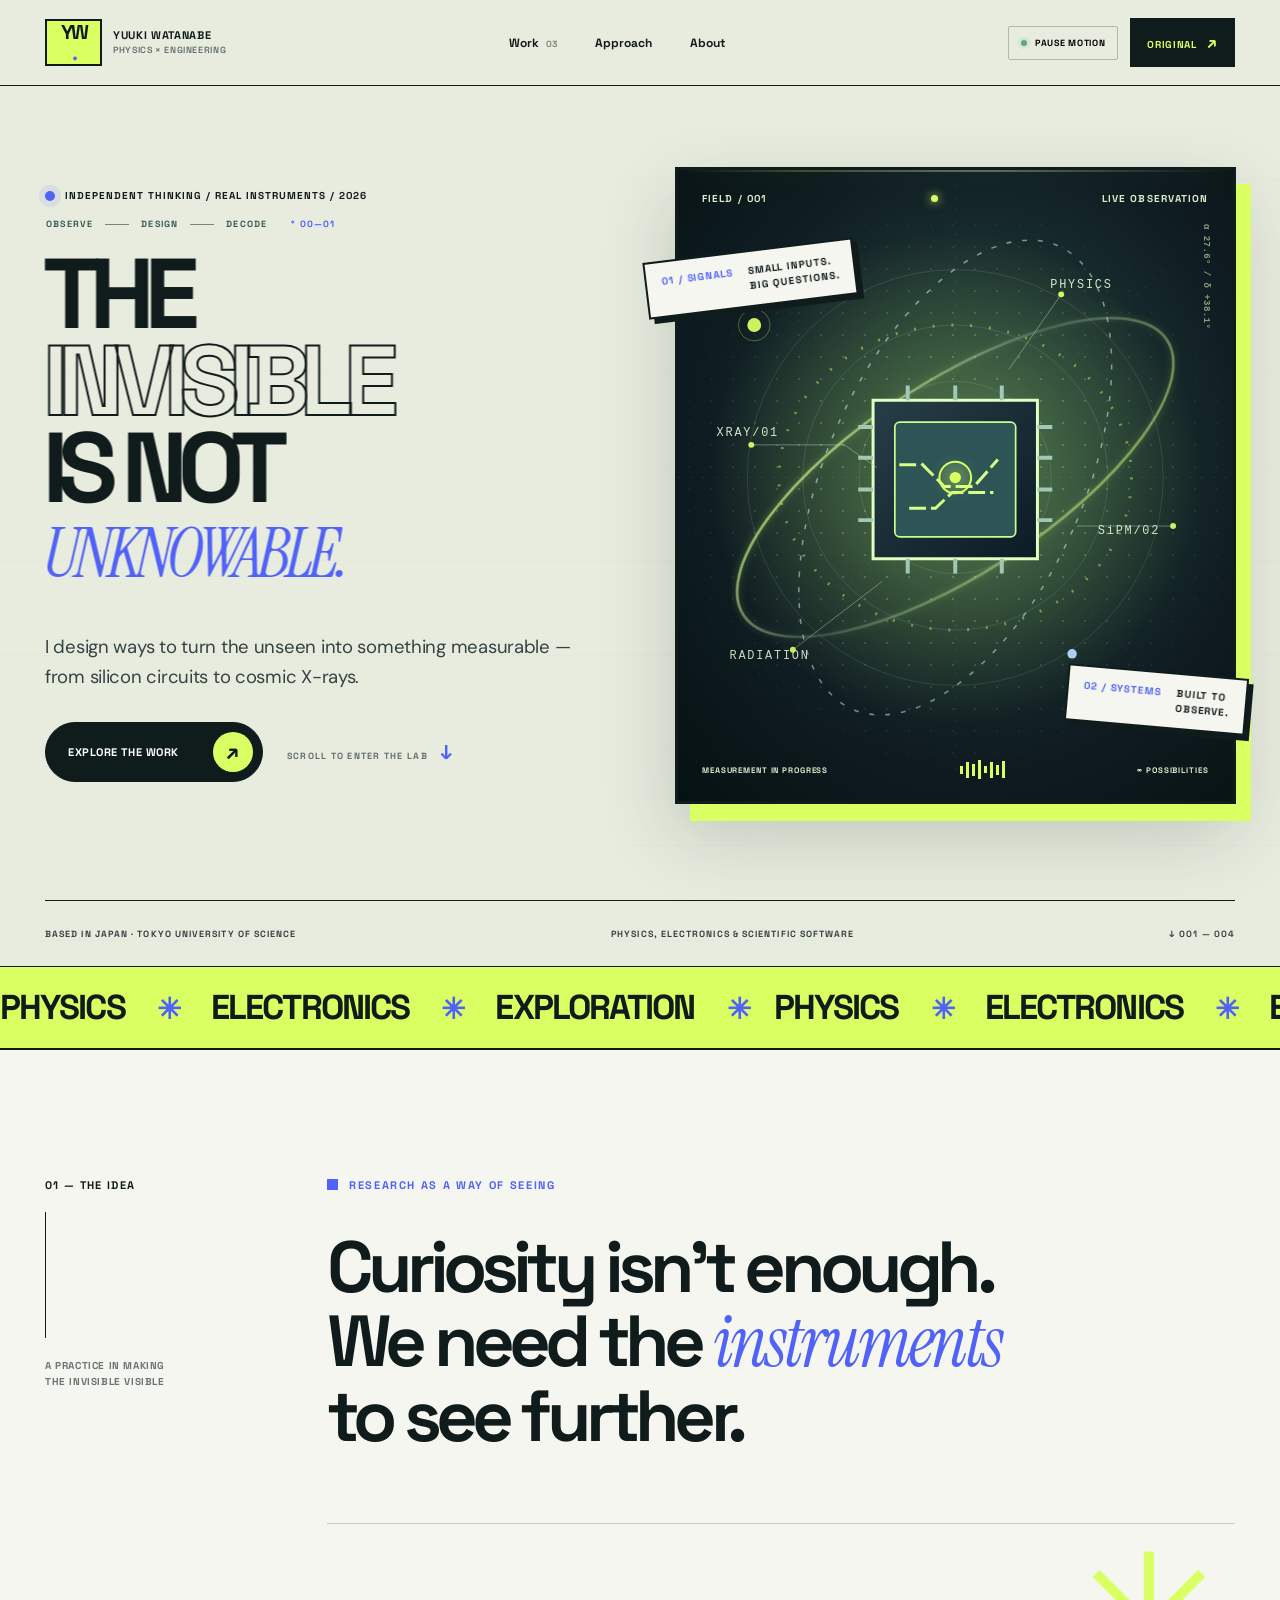
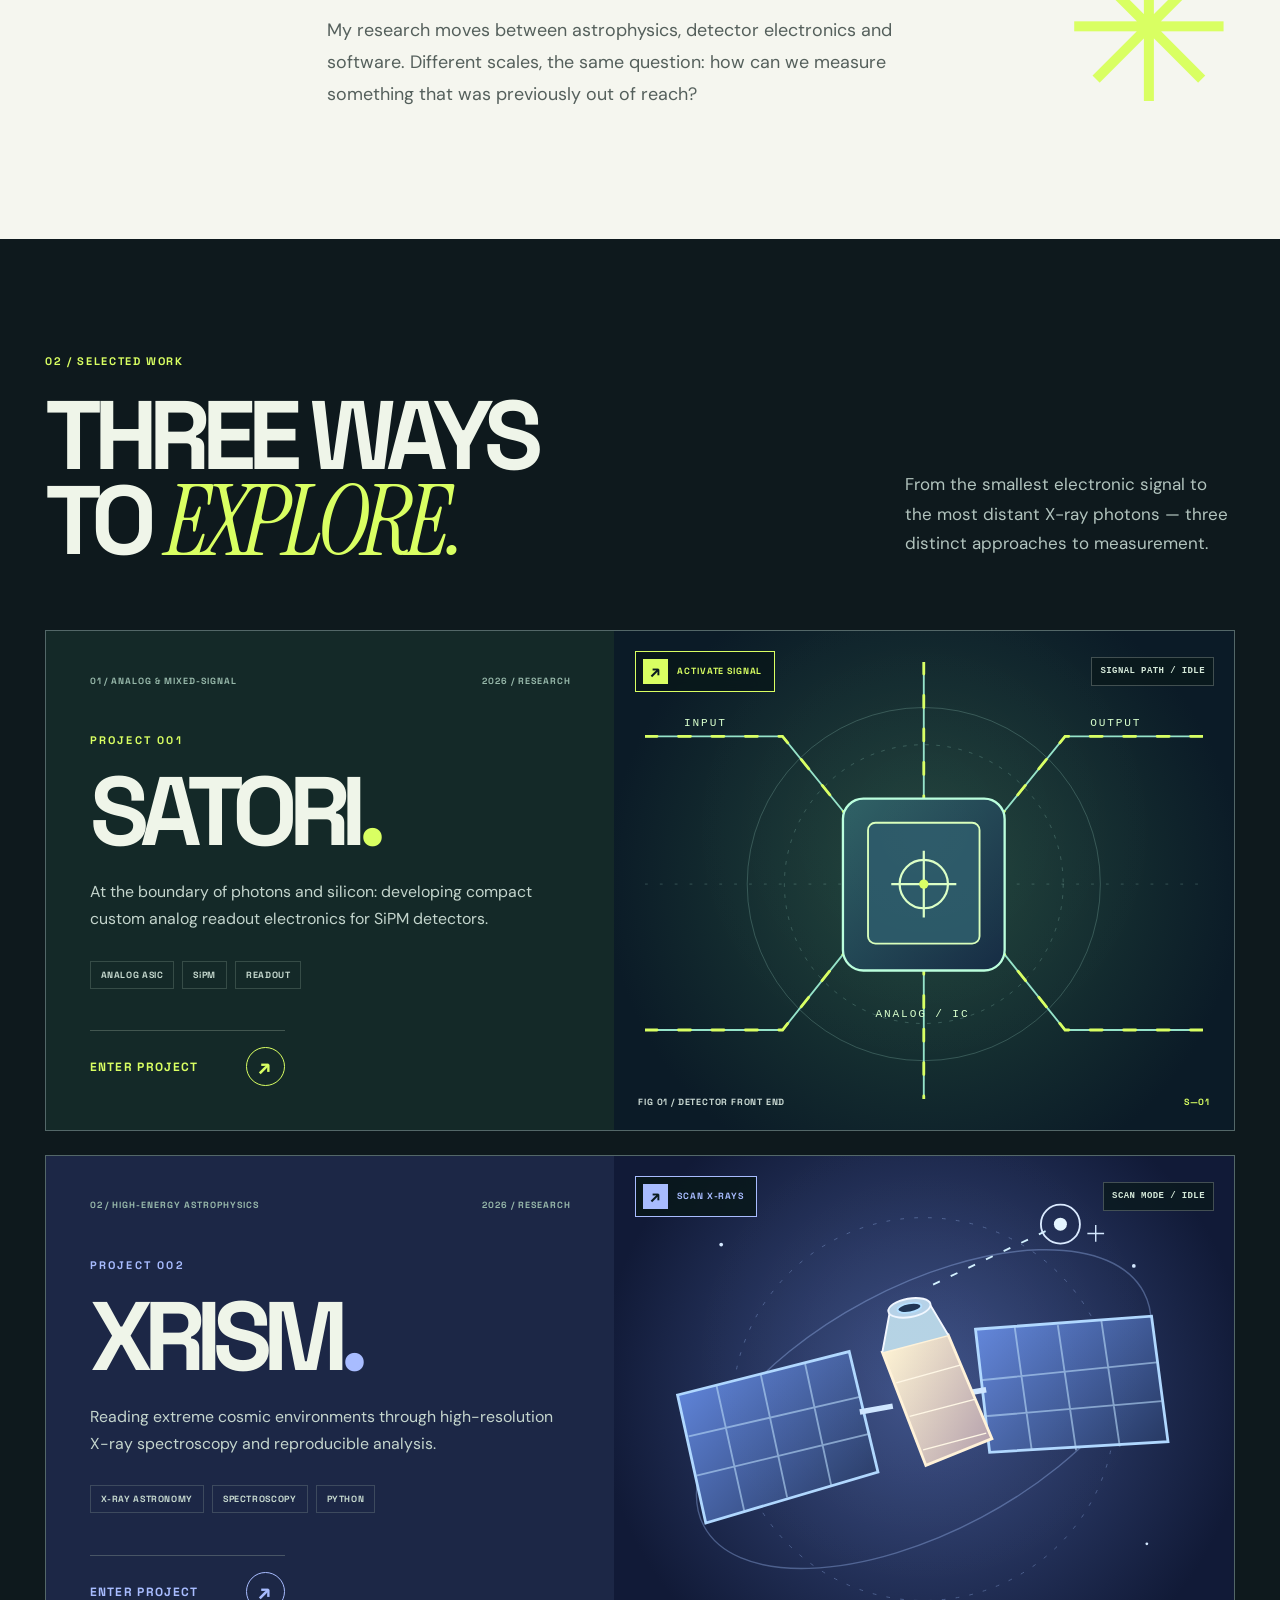
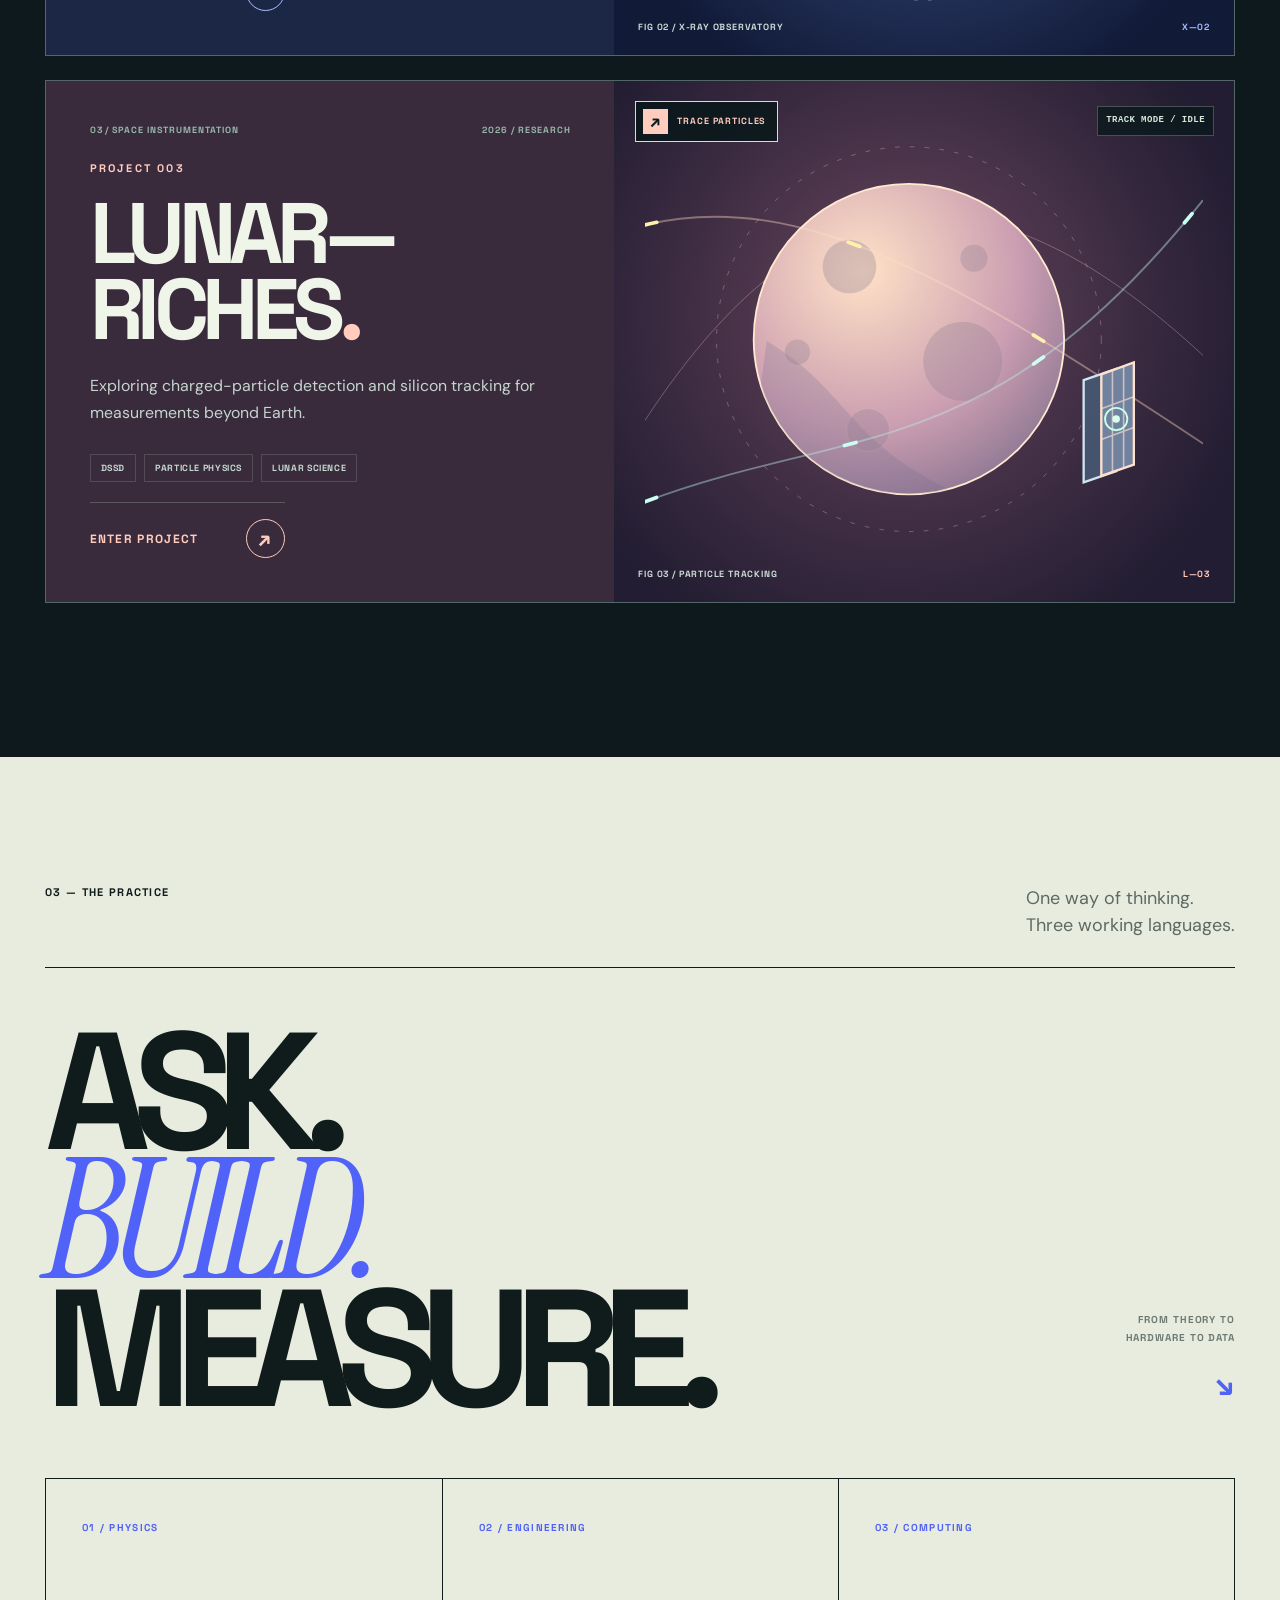
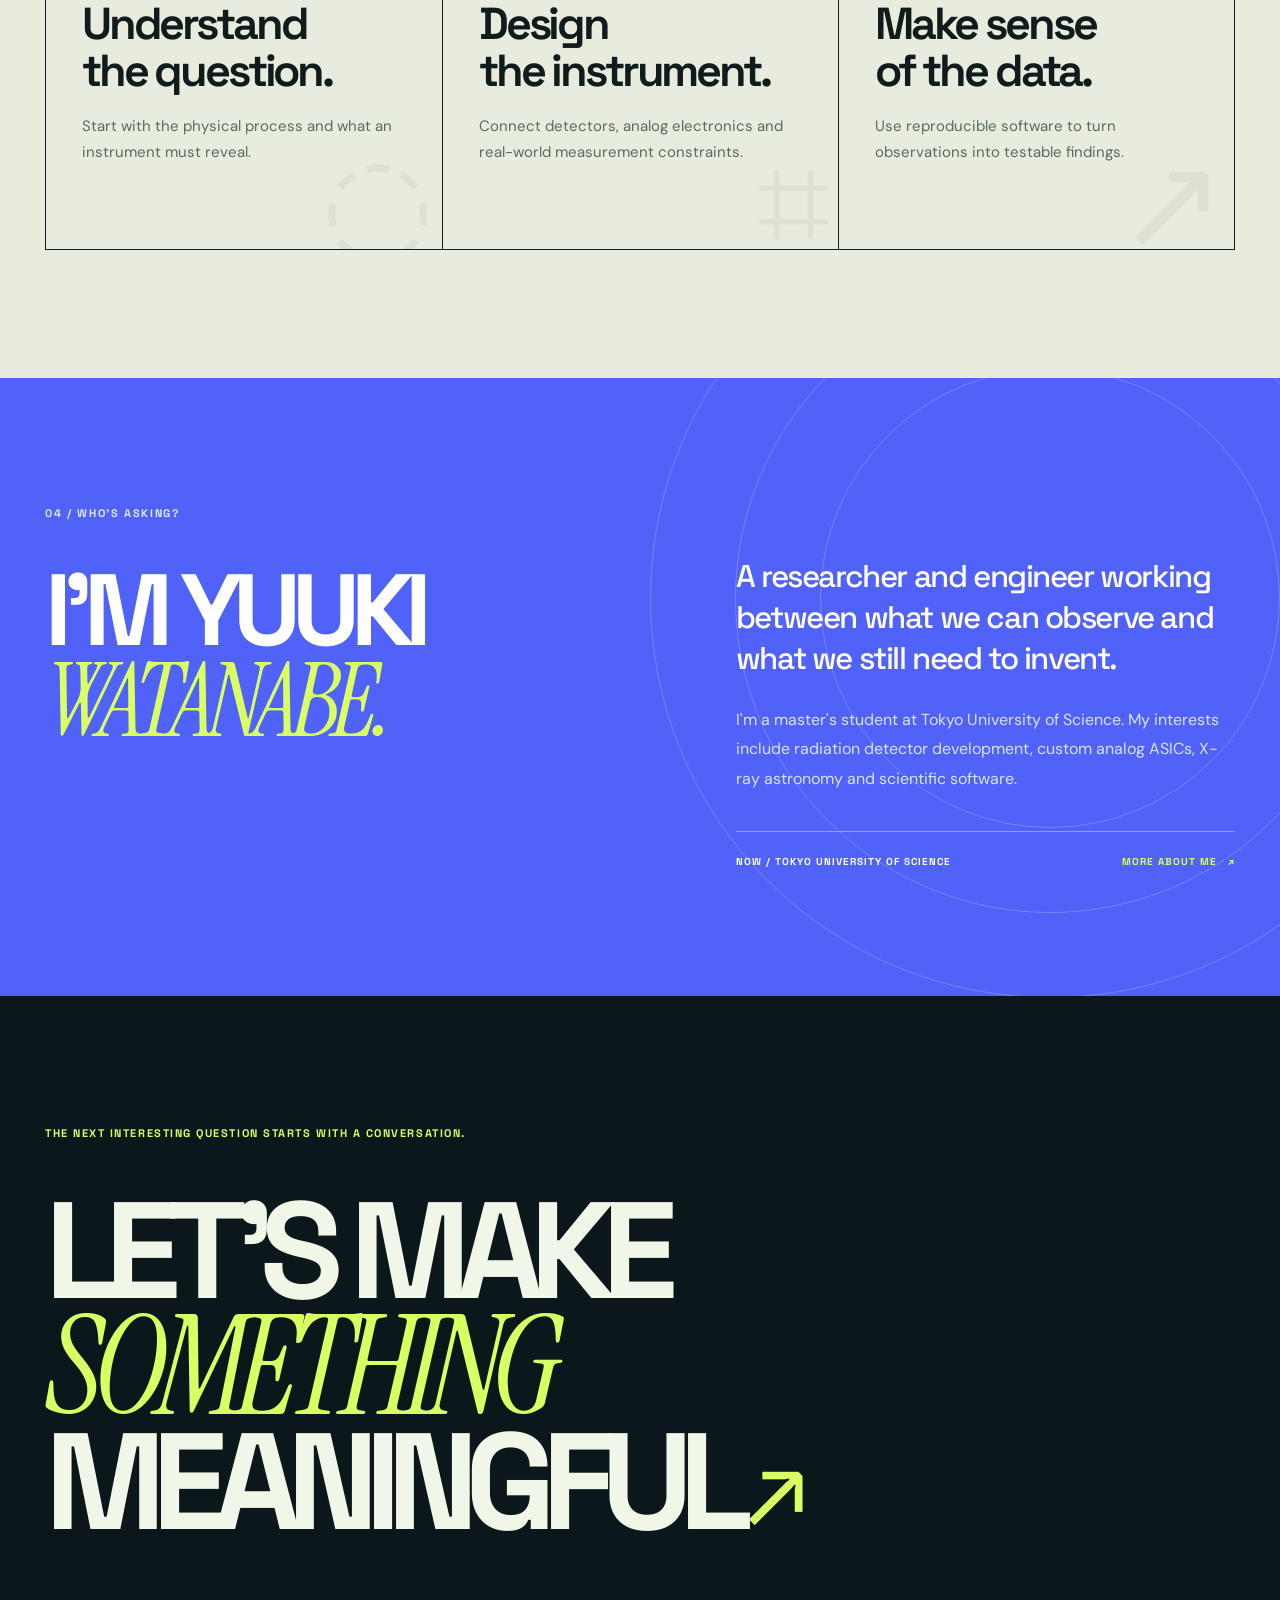
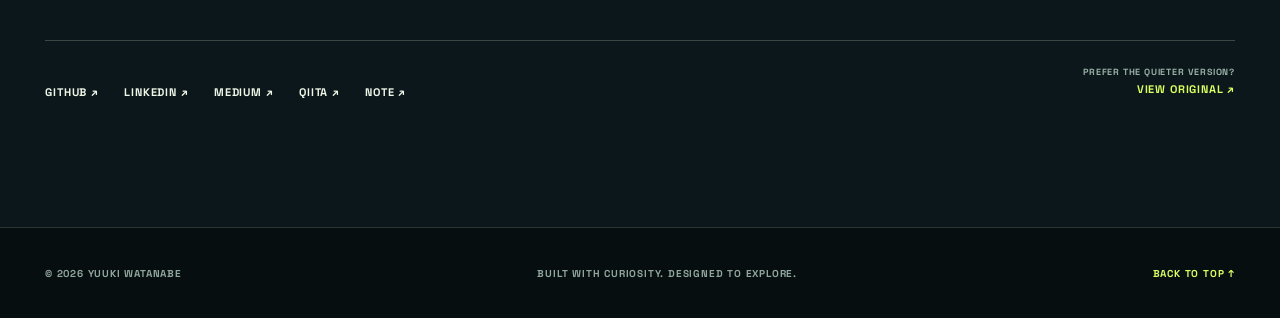
==== commit e52f548d: "Add YW favicon and per-page OGP card images The site had no favicon (browsers' /favicon.ico probe re" ====
--- a/bold.html
+++ b/bold.html
@@ -10,6 +10,15 @@
   <meta property="og:type" content="website">
   <meta property="og:url" content="https://y-watanabe11.github.io/bold.html">
   <link rel="canonical" href="https://y-watanabe11.github.io/bold.html">
+  <meta property="og:site_name" content="Yuuki Watanabe">
+  <meta property="og:image" content="https://y-watanabe11.github.io/og/home.png">
+  <meta property="og:image:width" content="1200">
+  <meta property="og:image:height" content="630">
+  <meta property="og:image:alt" content="Yuuki Watanabe — Exploring the universe. Building the tools to understand it.">
+  <meta name="twitter:card" content="summary_large_image">
+  <link rel="icon" href="/favicon.ico" sizes="32x32">
+  <link rel="icon" href="/favicon.svg" type="image/svg+xml">
+  <link rel="apple-touch-icon" href="/apple-touch-icon.png">
   <link rel="preconnect" href="https://fonts.googleapis.com">
   <link rel="preconnect" href="https://fonts.gstatic.com" crossorigin>
   <link href="https://fonts.googleapis.com/css2?family=DM+Sans:wght@400;500;600;700&family=Space+Grotesk:wght@400;500;600;700&family=Instrument+Serif:ital@0;1&display=swap" rel="stylesheet">
--- a/bold-enhance.css
+++ b/bold-enhance.css
@@ -0,0 +1,122 @@
+/* BOLD LAB / NEXT EDITION — scoped experimental enhancements.
+   All additions are progressive and respect both pause and reduced motion. */
+
+.hero-copy{isolation:isolate}
+.hero-system-line{
+  position:relative;display:flex;align-items:center;gap:12px;width:max-content;max-width:100%;
+  margin:-22px 0 22px 1px;color:#3c5a56;
+  font:800 9px/1 "Space Grotesk",system-ui,sans-serif;letter-spacing:.13em;
+}
+.hero-system-line i{width:24px;height:1px;background:#72877f;display:block}
+.hero-system-id{margin-left:12px;color:#4c5dff;white-space:nowrap}
+.hero h1>span{
+  opacity:0;animation:bold-type-reveal .92s var(--ease-out) both;
+  animation-delay:var(--word-delay,0s);
+}
+.hero h1>span:nth-child(1){--word-delay:.05s}
+.hero h1>span:nth-child(2){--word-delay:.17s}
+.hero h1>span:nth-child(3){--word-delay:.29s}
+.hero h1>span:nth-child(4){--word-delay:.41s}
+@keyframes bold-type-reveal{from{opacity:0;transform:translate3d(0,39px,0);filter:blur(5px)}to{opacity:1;transform:translate3d(0,0,0);filter:blur(0)}}
+.hero-visual-wrap{animation:bold-visual-entrance 1.15s .22s var(--ease-out) both}
+@keyframes bold-visual-entrance{from{opacity:0;transform:translate3d(24px,18px,0) scale(.96)}to{opacity:1;transform:translate3d(0,0,0) scale(1)}}
+.hero-visual::after {
+  content:"";position:absolute;pointer-events:none;z-index:1;inset:0;
+  background:radial-gradient(circle at 50% 42%,transparent 30%,rgba(5,12,13,.16) 90%);
+  mix-blend-mode:multiply;
+}
+.hero-scan-band {
+  position:absolute;z-index:2;top:0;left:0;right:0;height:2px;pointer-events:none;
+  background:linear-gradient(90deg,transparent,#d9ff62a6 22%,#e8ffcc 55%,transparent 100%);
+  box-shadow:0 0 29px 4px rgba(217,255,98,.16);opacity:.35;
+  animation:bold-hero-scan 13s ease-in-out infinite alternate;
+}
+@keyframes bold-hero-scan{0%{transform:translateY(70px);opacity:0}20%{opacity:.36}80%{opacity:.23}100%{transform:translateY(575px);opacity:0}}
+.hero-coordinates{
+  position:absolute;z-index:3;right:22px;top:54px;pointer-events:none;
+  color:#c1dca3b0;font:600 9px/1.3 monospace;letter-spacing:.05em;
+  writing-mode:vertical-rl;
+}
+.hero .hero-visual .orbit-one ellipse{filter:drop-shadow(0 0 4px #cfff5b88)}
+.hero .hero-visual .chip-heart{filter:drop-shadow(0 0 9px #d9ff62)}
+.hero-cue span{display:inline-block;animation:hero-scroll-pulse 2.8s ease-in-out infinite}
+@keyframes hero-scroll-pulse{50%{transform:translateY(6px)}}
+.case-visual{isolation:isolate}
+.case-visual::after{
+  content:"";position:absolute;z-index:2;inset:0;pointer-events:none;opacity:0;
+  background:radial-gradient(circle 280px at 50% 55%,rgba(210,255,142,.18),transparent 76%);
+  transition:opacity .55s ease;
+}
+.case-xrism .case-visual::after{background:radial-gradient(circle at 50% 40%,rgba(163,193,255,.17),transparent 72%)}
+.case-lunar .case-visual::after{background:radial-gradient(circle at 56% 48%,rgba(255,192,174,.17),transparent 70%)}
+.work-case.is-active .case-visual::after{opacity:1}
+.work-case .case-instrument-panel{
+  position:absolute;z-index:8;top:20px;left:21px;right:20px;
+  display:flex;align-items:center;justify-content:space-between;gap:12px;
+}
+.case-activate{
+  display:inline-flex;align-items:center;gap:9px;padding:7px 12px 7px 7px;
+  border:1px solid var(--case-accent);background:rgba(9,24,26,.86);
+  backdrop-filter:blur(10px);-webkit-backdrop-filter:blur(10px);
+  color:var(--case-accent);
+  cursor:pointer;font:800 9px/1.2 "Space Grotesk",system-ui,sans-serif;
+  letter-spacing:.095em;text-align:left;
+  transition:color .25s,background .25s,border-color .25s,transform .3s var(--ease-out)
+}
+.case-activate:hover{background:#243737;transform:translateY(-2px)}
+.case-activate[aria-pressed="true"]{background:var(--case-accent);color:#0c1c20}
+.case-activate .case-control-icon{
+  display:grid;place-items:center;width:25px;height:25px;background:var(--case-accent);
+  color:#0b1c20;font-size:17px;transition:transform .4s var(--ease-out);
+}
+.case-activate[aria-pressed="true"] .case-control-icon{background:#101b1b;color:var(--case-accent);transform:rotate(45deg)}
+.case-mode{
+  padding:7px 8px;background:#09191bc9;border:1px solid #bcc5be50;
+  font:700 9px/1.5 monospace;letter-spacing:.045em;color:#d5e9d9;
+}
+.work-case.is-active .case-mode{color:var(--case-accent);border-color:var(--case-accent)}
+.case-visual-satori::after{background:radial-gradient(circle at 50% 50%,rgba(205,255,105,.24),transparent 66%)}
+.case-satori.is-active .signal-lines{stroke-dasharray:16 12;animation-duration:2.2s;stroke-width:4.5;filter:drop-shadow(0 0 5px #d9ff62)}
+.case-satori.is-active .case-visual svg{filter:drop-shadow(0 0 14px #b9ffa555)}
+.case-xrism.is-active .xray-beam{stroke-width:4.2;animation-duration:1.35s;filter:drop-shadow(0 0 7px #c7eeff);stroke-dasharray:16 9}
+.case-xrism.is-active .xrism-signal-ring{stroke-width:3.8;animation-duration:1.1s}
+.case-xrism.is-active .xrism-orbit-art{animation-duration:14s}
+.case-lunar.is-active .particle-beam{stroke-dasharray:30 28;stroke-width:5.5;animation-duration:2.2s;filter:drop-shadow(0 0 5px #fff1cc)}
+.case-lunar.is-active .particle-two{animation-duration:3.1s}
+.case-lunar.is-active .detector-ring{stroke-width:3.3;animation-duration:1.25s}
+.work-case.is-active {border-color:var(--case-accent);box-shadow:0 14px 65px #00000047}
+.work-case.is-active .visual-caption{color:#f7fff4}
+.motion-off .hero h1>span{animation:none;opacity:1;transform:none;filter:none}
+.motion-off .hero-visual-wrap{animation:none}
+.motion-off .hero-scan-band,.motion-off .hero-cue span{animation:none;opacity:0}
+.motion-off .case-visual svg{filter:none!important}
+.motion-off .case-activate{transition:none}
+.motion-off .work-case.is-active .case-visual::after{opacity:.6}
+.motion-off .work-case.is-active .case-mode{color:var(--case-accent)}
+@media(max-width:1180px){
+  .hero-system-line{margin:-16px 0 16px}
+}
+@media(max-width:820px){
+  .hero-visual-wrap{animation-duration:0.95s}
+  .hero h1>span{animation-duration:.7s}
+  .case-instrument-panel{flex-wrap:wrap}
+}
+@media(max-width:540px){
+  .hero-system-line{font-size:8px;gap:7px;margin:-12px 0 13px}
+  .hero-system-line i{width:12px}
+  .hero-system-id{margin-left:4px}
+  .hero-coordinates{right:12px;top:40px;font-size:7px}
+  .hero-scan-band{display:none}
+  .work-case .case-instrument-panel{left:12px;right:12px;top:12px}
+  .case-activate{font-size:8px;padding:5px 7px 5px 5px;gap:6px}
+  .case-activate .case-control-icon{width:22px;height:22px}
+  .case-mode{font-size:7px;padding:6px;letter-spacing:0}
+}
+@media(max-width:360px){
+  .case-mode{display:none}
+}
+@media(prefers-reduced-motion:reduce){
+  .hero h1>span,.hero-visual-wrap{animation:none!important;transform:none!important;filter:none!important;opacity:1!important}
+  .hero-scan-band,.hero-cue span{animation:none!important}
+  .case-visual svg{filter:none!important}
+}
